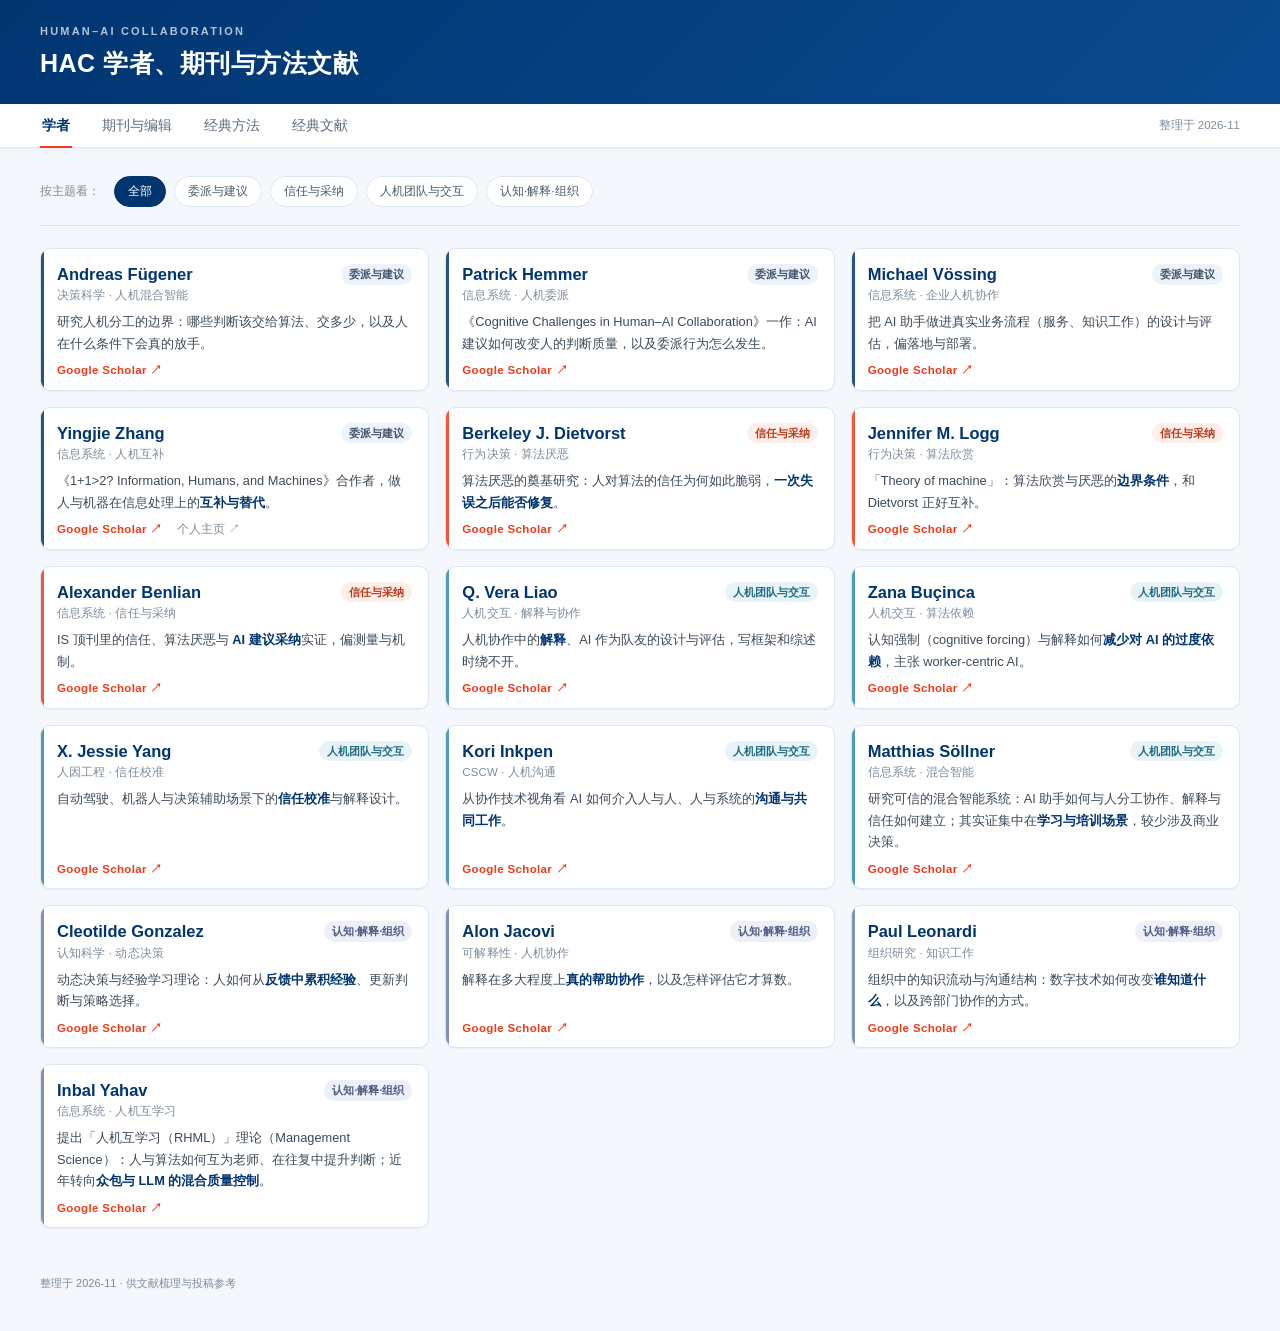
==== index.html @ db5cbaf2 "新增：经典文献模块（暂空）" ====
<!DOCTYPE html>
<html lang="zh-CN">
<head>
<meta charset="utf-8">
<title>HAC 学者、期刊与方法文献</title>
<style>
  :root{
    --navy:#003570; --navy-2:#0B4A8F; --red:#F03A17; --ink:#23323F;
    --muted:#7C8B9B; --card:#FFFFFF; --bg:#F4F7FB; --line:#DEE7F1;
  }
  *{box-sizing:border-box}
  body{margin:0;background:var(--bg);color:var(--ink);
       font-family:"Microsoft YaHei","微软雅黑",-apple-system,Segoe UI,Arial,sans-serif;}
  header{background:linear-gradient(135deg,#003570 0%,#0B4A8F 100%);color:#fff;
         padding:26px 40px 24px;}
  header .tag{font:700 11px/1 Arial;letter-spacing:.2em;opacity:.7}
  header h1{margin:10px 0 0;font-size:25px;letter-spacing:.02em}

  .tabs{display:flex;gap:28px;padding:0 40px;background:#fff;border-bottom:1px solid var(--line);
        position:sticky;top:0;z-index:30;box-shadow:0 1px 6px rgba(0,53,112,.05)}
  .tabs button{appearance:none;background:none;border:none;cursor:pointer;
        padding:13px 2px 11px;font-size:13.5px;color:#5B6B7C;font-family:inherit;
        border-bottom:2px solid transparent;margin-bottom:-1px}
  .tabs button:hover{color:var(--navy)}
  .tabs button.on{color:var(--navy);font-weight:700;border-bottom-color:var(--red)}
  .tabs .right{margin-left:auto;align-self:center;font-size:11.5px;color:var(--muted)}

  .wrap{max-width:1340px;margin:0 auto;padding:8px 40px 48px}
  .page{display:none}
  .page.on{display:block}

  /* ---------- 学者 ---------- */
  .bar{display:flex;flex-wrap:wrap;gap:8px;align-items:center;
       padding:20px 0 18px;border-bottom:1px solid var(--line);margin-bottom:22px}
  .bar .hint{font-size:11.5px;color:var(--muted);margin-right:6px}
  .pill{border:1px solid var(--line);background:#fff;color:#4A5A6A;border-radius:999px;
        padding:6px 13px;font-size:12px;cursor:pointer;transition:.15s;white-space:nowrap;
        font-family:inherit}
  .pill:hover{border-color:#B9C9DC;color:var(--navy)}
  .pill.on{background:var(--navy);border-color:var(--navy);color:#fff}
  .grid{display:grid;grid-template-columns:repeat(auto-fill,minmax(292px,1fr));gap:16px}
  .card{background:var(--card);border:1px solid var(--line);border-radius:10px;
        padding:15px 16px 13px;display:flex;flex-direction:column;
        box-shadow:0 1px 2px rgba(0,53,112,.05);transition:.16s;position:relative;overflow:hidden}
  .card:before{content:"";position:absolute;left:0;top:0;bottom:0;width:3px;background:var(--navy);
               opacity:.85;transition:.16s}
  .card[data-tag="信任与采纳"]:before{background:var(--red)}
  .card[data-tag="人机团队与交互"]:before{background:#2E8BA8}
  .card[data-tag="认知·解释·组织"]:before{background:#6B7FA8}
  .card:hover{transform:translateY(-2px);box-shadow:0 8px 22px rgba(0,53,112,.13)}
  .top{display:flex;justify-content:space-between;align-items:flex-start;gap:8px}
  .name{font-size:16.5px;font-weight:700;color:var(--navy);line-height:1.3}
  .chip{font-size:10.5px;line-height:1;padding:5px 8px;border-radius:999px;
        background:#EDF3FA;color:#41546B;white-space:nowrap;font-weight:700}
  .card[data-tag="信任与采纳"] .chip{background:#FDEEE9;color:#B9381A}
  .card[data-tag="人机团队与交互"] .chip{background:#E7F3F7;color:#1F6B82}
  .card[data-tag="认知·解释·组织"] .chip{background:#EEF0F7;color:#4C5D85}
  .field{font-size:11.5px;color:var(--muted);margin:3px 0 8px;letter-spacing:.01em}
  .why{font-size:12.8px;line-height:1.68;color:#3B4A59;flex:1}
  .why b{color:var(--navy)}
  .links{margin-top:11px;display:flex;gap:14px;align-items:center}

  /* ---------- 期刊 ---------- */
  h2.sec{font-size:15px;color:var(--navy);margin:26px 0 12px;letter-spacing:.02em}
  h2.sec small{display:block;font:400 11.5px/1.7 Arial;color:var(--muted);letter-spacing:.02em;margin-top:4px}
  .jgrid{display:grid;grid-template-columns:repeat(auto-fill,minmax(430px,1fr));gap:16px}
  .jcard{background:var(--card);border:1px solid var(--line);border-radius:10px;
         padding:15px 18px 14px;position:relative;overflow:hidden;
         box-shadow:0 1px 2px rgba(0,53,112,.05);transition:.16s}
  .jcard:hover{transform:translateY(-2px);box-shadow:0 8px 22px rgba(0,53,112,.13)}
  .jcard:before{content:"";position:absolute;left:0;top:0;bottom:0;width:3px;background:#C0392B}
  .jcard[data-tier="FT50"]:before{background:#D2573E}
  .jcard[data-tier="ABS4"]:before{background:#E39A57}
  .jcard[data-tier="ABS3"]:before{background:#5B87B8}
  .jtop{display:flex;align-items:baseline;gap:10px;flex-wrap:wrap}
  .jname{font-size:17px;font-weight:700;color:var(--navy);line-height:1.3}
  .jfull{font-size:11.5px;color:var(--muted)}
  .tier{font-size:10.5px;line-height:1;padding:5px 8px;border-radius:999px;
        background:#C0392B;color:#fff;font-weight:700;white-space:nowrap;letter-spacing:.02em}
  .jcard[data-tier="FT50"] .tier{background:#D2573E;color:#fff}
  .jcard[data-tier="ABS4"] .tier{background:#FBEBD8;color:#8A4E12}
  .jcard[data-tier="ABS3"] .tier{background:#DCEAF7;color:#1F4E79}
  .stars{margin-left:auto;font-size:12px;letter-spacing:2px;color:var(--red);white-space:nowrap}
  .stars i{color:#D7DEE7;font-style:normal}
  .jdesc{font-size:13px;line-height:1.7;color:#3B4A59;margin:8px 0 10px}
  .jlinks{display:flex;gap:16px;align-items:center;font-size:11.5px}
  .jlinks a{color:var(--red);text-decoration:none;font-weight:700;font-family:Arial,sans-serif;
            letter-spacing:.03em}
  .jlinks a:hover{text-decoration:underline}

  /* ---------- 经典方法 ---------- */
  .mcard{background:var(--card);border:1px solid var(--line);border-radius:10px;
         padding:15px 16px 13px;position:relative;overflow:hidden;
         box-shadow:0 1px 2px rgba(0,53,112,.05);transition:.16s;
         display:flex;flex-direction:column}
  .mcard:before{content:"";position:absolute;left:0;top:0;bottom:0;width:3px;
                background:#2E8BA8;opacity:.9}
  .mcard[data-kind="教材"]:before{background:#6B7FA8}
  .mcard:hover{transform:translateY(-2px);box-shadow:0 8px 22px rgba(0,53,112,.13)}
  .mtop{display:flex;justify-content:space-between;align-items:flex-start;gap:8px}
  .mname{font-size:16px;font-weight:700;color:var(--navy);line-height:1.35}
  .mchip{font-size:10.5px;line-height:1;padding:5px 8px;border-radius:999px;
         background:#E7F3F7;color:#1F6B82;white-space:nowrap;font-weight:700}
  .mcard[data-kind="教材"] .mchip{background:#EEF0F7;color:#4C5D85}
  .mfield{font-size:11.5px;color:var(--muted);margin:4px 0 8px}
  .mdesc{font-size:12.8px;line-height:1.66;color:#3B4A59;flex:1}
  .mlinks{margin-top:11px}

  /* ---------- 经典文献 ---------- */
  .empty{background:var(--card);border:1px dashed #C9D6E5;border-radius:10px;
         padding:40px 32px;text-align:center;color:var(--muted);font-size:13px;
         line-height:2;box-shadow:0 1px 2px rgba(0,53,112,.04)}
  .empty b{display:block;color:var(--navy);font-size:16px;margin-bottom:8px;
           letter-spacing:.02em}
  .empty i{display:block;font-style:normal;font-size:12px;color:#8A99A9;margin-top:12px}

  /* ---------- 编辑表 ---------- */
  table{border-collapse:collapse;width:100%;background:#fff;font-size:12.5px}
  .tblwrap{background:#fff;border:1px solid var(--line);border-radius:10px;overflow:hidden}
  th,td{text-align:left;padding:10px 12px;border-bottom:1px solid var(--line);vertical-align:top}
  th{background:#F7FAFD;color:#41546B;font-size:11.5px;font-weight:700;letter-spacing:.02em}
  tr:last-child td{border-bottom:none}
  td:first-child{font-weight:700;color:var(--navy);white-space:nowrap}
  td b{color:var(--navy)}
  td .aff{display:block;font-size:11px;color:var(--muted);font-weight:400;margin-top:2px}

  a.sch{font:700 11.5px/1 Arial;color:var(--red);text-decoration:none;letter-spacing:.03em}
  a.sch:hover{text-decoration:underline}
  a.alt{font:400 11.5px/1 Arial;color:var(--muted);text-decoration:none}
  a.alt:hover{color:var(--navy);text-decoration:underline}
  footer{max-width:1340px;margin:0 auto;padding:0 40px 40px;font-size:11px;color:var(--muted)}
</style>
</head>
<body>
<header>
  <div class="tag">HUMAN&ndash;AI COLLABORATION</div>
  <h1>HAC 学者、期刊与方法文献</h1>
</header>

<div class="tabs">
  <button class="on" data-page="scholars">学者</button>
  <button data-page="journals">期刊与编辑</button>
  <button data-page="methods">经典方法</button>
  <button data-page="refs">经典文献</button>
  <span class="right">整理于 2026-11</span>
</div>

<div class="wrap">

<!--
  ============================================================
  协作编辑说明（给要改这个文件的人看）

  【可以改的地方】
    页面一 学者        <div class="page on" id="page-scholars">
    页面二 期刊与编辑  <div class="page"    id="page-journals">
    页面三 经典方法    <div class="page"    id="page-methods">
    页面四 经典文献    <div class="page"    id="page-refs">

  【尽量不要动的地方】
    <style> ... </style>   顶部的样式区，改错会整页变形
    <script> ... </script> 末尾的切换逻辑，改错三个 tab 会点不动
    <header> 与 <div class="tabs"> 页头和 tab 按钮

  【多人协作约定】
    一人负责一个 tab（学者 / 期刊 / 经典方法），各改各的区块，
    改动的行不重叠，GitHub 能自动合并，不会冲突。
    不要两个人同时改 <style> 区。
  ============================================================
-->


<!-- ============ 页面一：学者 ============ -->
<div class="page on" id="page-scholars">
  <!-- 本区块只改 scholars 相关卡片，不要动上面的 style -->
  <div class="bar">
    <span class="hint">按主题看：</span>
    <button class="pill on" data-tag="all">全部</button>
    <button class="pill" data-tag="委派与建议">委派与建议</button>
    <button class="pill" data-tag="信任与采纳">信任与采纳</button>
    <button class="pill" data-tag="人机团队与交互">人机团队与交互</button>
    <button class="pill" data-tag="认知·解释·组织">认知·解释·组织</button>
  </div>

  <div class="grid">

    <div class="card" data-tag="委派与建议">
      <div class="top"><div class="name">Andreas Fügener</div><span class="chip">委派与建议</span></div>
      <div class="field">决策科学 · 人机混合智能</div>
      <div class="why">研究人机分工的边界：哪些判断该交给算法、交多少，以及人在什么条件下会真的放手。</div>
      <div class="links"><a class="sch" href="https://scholar.google.com/citations?user=5B4uBG8AAAAJ&hl=zh-CN" target="_blank">Google Scholar &#8599;</a></div>
    </div>

    <div class="card" data-tag="委派与建议">
      <div class="top"><div class="name">Patrick Hemmer</div><span class="chip">委派与建议</span></div>
      <div class="field">信息系统 · 人机委派</div>
      <div class="why">《Cognitive Challenges in Human&ndash;AI Collaboration》一作：AI 建议如何改变人的判断质量，以及委派行为怎么发生。</div>
      <div class="links"><a class="sch" href="https://scholar.google.com/citations?user=7gf5nyYAAAAJ&hl=zh-CN" target="_blank">Google Scholar &#8599;</a></div>
    </div>

    <div class="card" data-tag="委派与建议">
      <div class="top"><div class="name">Michael V&ouml;ssing</div><span class="chip">委派与建议</span></div>
      <div class="field">信息系统 · 企业人机协作</div>
      <div class="why">把 AI 助手做进真实业务流程（服务、知识工作）的设计与评估，偏落地与部署。</div>
      <div class="links"><a class="sch" href="https://scholar.google.com/citations?user=AgqMr_QAAAAJ&hl=zh-CN" target="_blank">Google Scholar &#8599;</a></div>
    </div>

    <div class="card" data-tag="委派与建议">
      <div class="top"><div class="name">Yingjie Zhang</div><span class="chip">委派与建议</span></div>
      <div class="field">信息系统 · 人机互补</div>
      <div class="why">《1+1&gt;2? Information, Humans, and Machines》合作者，做人与机器在信息处理上的<b>互补与替代</b>。</div>
      <div class="links">
        <a class="sch" href="https://scholar.google.com/citations?user=EtXFFnQAAAAJ&hl=zh-CN" target="_blank">Google Scholar &#8599;</a>
        <a class="alt" href="https://sites.google.com/view/yingjiezhang" target="_blank">个人主页 &#8599;</a>
      </div>
    </div>

    <div class="card" data-tag="信任与采纳">
      <div class="top"><div class="name">Berkeley J. Dietvorst</div><span class="chip">信任与采纳</span></div>
      <div class="field">行为决策 · 算法厌恶</div>
      <div class="why">算法厌恶的奠基研究：人对算法的信任为何如此脆弱，<b>一次失误之后能否修复</b>。</div>
      <div class="links"><a class="sch" href="https://scholar.google.com/citations?user=u004yBYAAAAJ&hl=zh-CN" target="_blank">Google Scholar &#8599;</a></div>
    </div>

    <div class="card" data-tag="信任与采纳">
      <div class="top"><div class="name">Jennifer M. Logg</div><span class="chip">信任与采纳</span></div>
      <div class="field">行为决策 · 算法欣赏</div>
      <div class="why">「Theory of machine」：算法欣赏与厌恶的<b>边界条件</b>，和 Dietvorst 正好互补。</div>
      <div class="links"><a class="sch" href="https://scholar.google.com/citations?user=apjXpMkAAAAJ&hl=zh-CN" target="_blank">Google Scholar &#8599;</a></div>
    </div>

    <div class="card" data-tag="信任与采纳">
      <div class="top"><div class="name">Alexander Benlian</div><span class="chip">信任与采纳</span></div>
      <div class="field">信息系统 · 信任与采纳</div>
      <div class="why">IS 顶刊里的信任、算法厌恶与 <b>AI 建议采纳</b>实证，偏测量与机制。</div>
      <div class="links"><a class="sch" href="https://scholar.google.com/citations?user=_X39PbsAAAAJ&hl=zh-CN" target="_blank">Google Scholar &#8599;</a></div>
    </div>

    <div class="card" data-tag="人机团队与交互">
      <div class="top"><div class="name">Q. Vera Liao</div><span class="chip">人机团队与交互</span></div>
      <div class="field">人机交互 · 解释与协作</div>
      <div class="why">人机协作中的<b>解释</b>、AI 作为队友的设计与评估，写框架和综述时绕不开。</div>
      <div class="links"><a class="sch" href="https://scholar.google.com/citations?user=bbe_MZEAAAAJ&hl=zh-CN" target="_blank">Google Scholar &#8599;</a></div>
    </div>

    <div class="card" data-tag="人机团队与交互">
      <div class="top"><div class="name">Zana Bu&#231;inca</div><span class="chip">人机团队与交互</span></div>
      <div class="field">人机交互 · 算法依赖</div>
      <div class="why">认知强制（cognitive forcing）与解释如何<b>减少对 AI 的过度依赖</b>，主张 worker-centric AI。</div>
      <div class="links"><a class="sch" href="https://scholar.google.com/citations?user=Q_RQYDgAAAAJ&hl=zh-CN" target="_blank">Google Scholar &#8599;</a></div>
    </div>

    <div class="card" data-tag="人机团队与交互">
      <div class="top"><div class="name">X. Jessie Yang</div><span class="chip">人机团队与交互</span></div>
      <div class="field">人因工程 · 信任校准</div>
      <div class="why">自动驾驶、机器人与决策辅助场景下的<b>信任校准</b>与解释设计。</div>
      <div class="links"><a class="sch" href="https://scholar.google.com/citations?user=_JCq7nIAAAAJ&hl=zh-CN" target="_blank">Google Scholar &#8599;</a></div>
    </div>

    <div class="card" data-tag="人机团队与交互">
      <div class="top"><div class="name">Kori Inkpen</div><span class="chip">人机团队与交互</span></div>
      <div class="field">CSCW · 人机沟通</div>
      <div class="why">从协作技术视角看 AI 如何介入人与人、人与系统的<b>沟通与共同工作</b>。</div>
      <div class="links"><a class="sch" href="https://scholar.google.com/citations?user=9aA5QTUAAAAJ&hl=zh-CN" target="_blank">Google Scholar &#8599;</a></div>
    </div>

    <div class="card" data-tag="人机团队与交互">
      <div class="top"><div class="name">Matthias S&ouml;llner</div><span class="chip">人机团队与交互</span></div>
      <div class="field">信息系统 · 混合智能</div>
      <div class="why">研究可信的混合智能系统：AI 助手如何与人分工协作、解释与信任如何建立；其实证集中在<b>学习与培训场景</b>，较少涉及商业决策。</div>
      <div class="links"><a class="sch" href="https://scholar.google.com/citations?user=9gD2bNwAAAAJ&hl=zh-CN" target="_blank">Google Scholar &#8599;</a></div>
    </div>

    <div class="card" data-tag="认知·解释·组织">
      <div class="top"><div class="name">Cleotilde Gonzalez</div><span class="chip">认知·解释·组织</span></div>
      <div class="field">认知科学 · 动态决策</div>
      <div class="why">动态决策与经验学习理论：人如何从<b>反馈中累积经验</b>、更新判断与策略选择。</div>
      <div class="links"><a class="sch" href="https://scholar.google.com/citations?user=KgU6Vg8AAAAJ&hl=zh-CN" target="_blank">Google Scholar &#8599;</a></div>
    </div>

    <div class="card" data-tag="认知·解释·组织">
      <div class="top"><div class="name">Alon Jacovi</div><span class="chip">认知·解释·组织</span></div>
      <div class="field">可解释性 · 人机协作</div>
      <div class="why">解释在多大程度上<b>真的帮助协作</b>，以及怎样评估它才算数。</div>
      <div class="links"><a class="sch" href="https://scholar.google.com/citations?user=cX9TtloAAAAJ&hl=zh-CN" target="_blank">Google Scholar &#8599;</a></div>
    </div>

    <div class="card" data-tag="认知·解释·组织">
      <div class="top"><div class="name">Paul Leonardi</div><span class="chip">认知·解释·组织</span></div>
      <div class="field">组织研究 · 知识工作</div>
      <div class="why">组织中的知识流动与沟通结构：数字技术如何改变<b>谁知道什么</b>，以及跨部门协作的方式。</div>
      <div class="links"><a class="sch" href="https://scholar.google.com/citations?user=7GfnCOcAAAAJ&hl=zh-CN" target="_blank">Google Scholar &#8599;</a></div>
    </div>

    <div class="card" data-tag="认知·解释·组织">
      <div class="top"><div class="name">Inbal Yahav</div><span class="chip">认知·解释·组织</span></div>
      <div class="field">信息系统 · 人机互学习</div>
      <div class="why">提出「人机互学习（RHML）」理论（Management Science）：人与算法如何互为老师、在往复中提升判断；近年转向<b>众包与 LLM 的混合质量控制</b>。</div>
      <div class="links"><a class="sch" href="https://scholar.google.com/citations?user=avjLJ58AAAAJ&hl=zh-CN" target="_blank">Google Scholar &#8599;</a></div>
    </div>

  </div>
</div>

<!-- ============ 页面二：期刊与编辑 ============ -->
<div class="page" id="page-journals">

  <!-- 本区块只改期刊卡片与编辑表，不要动上面的 style -->
  <h2 class="sec">目标期刊</h2>
  <div class="jgrid">

    <div class="jcard" data-tier="UTD24">
      <div class="jtop"><span class="jname">MISQ</span><span class="tier">UTD24 &middot; FT50</span></div>
      <div class="jfull">Management Information Systems Quarterly</div>
      <div class="jdesc">IS 顶级理论与实证，重理论贡献与新概念；委派/协同框架（Appraisal&ndash;Distribution&ndash;Coordination）就发在这里。</div>
      <div class="jlinks"><a href="https://misq.umn.edu/" target="_blank">官网 &#8599;</a></div>
    </div>

    <div class="jcard" data-tier="UTD24">
      <div class="jtop"><span class="jname">ISR</span><span class="tier">UTD24 &middot; FT50</span></div>
      <div class="jfull">Information Systems Research</div>
      <div class="jdesc">IS 定量实证、分析建模与设计科学；人机协作实证的主战场之一。</div>
      <div class="jlinks"><a href="https://pubsonline.informs.org/journal/isre" target="_blank">官网 &#8599;</a></div>
    </div>

    <div class="jcard" data-tier="UTD24">
      <div class="jtop"><span class="jname">MS</span><span class="tier">UTD24 &middot; FT50</span></div>
      <div class="jfull">Management Science</div>
      <div class="jdesc">管理科学全领域；IS 方向收算法决策、平台与 AI 经济，行为实验类 HAC 研究常见。</div>
      <div class="jlinks"><a href="https://pubsonline.informs.org/journal/mnsc" target="_blank">官网 &#8599;</a></div>
    </div>

    <div class="jcard" data-tier="UTD24">
      <div class="jtop"><span class="jname">AMR</span><span class="tier">UTD24 &middot; FT50</span></div>
      <div class="jfull">Academy of Management Review</div>
      <div class="jdesc">纯理论刊物，以概念、框架与理论建构为主。</div>
      <div class="jlinks"><a href="https://journals.aom.org/journal/amr" target="_blank">官网 &#8599;</a></div>
    </div>

    <div class="jcard" data-tier="FT50">
      <div class="jtop"><span class="jname">JMIS</span><span class="tier">FT50</span></div>
      <div class="jfull">Journal of Management Information Systems</div>
      <div class="jdesc">IS 的应用与管理问题，偏落地与组织情境。</div>
      <div class="jlinks"><a href="https://www.jmis-web.org/" target="_blank">官网 &#8599;</a></div>
    </div>

    <div class="jcard" data-tier="FT50">
      <div class="jtop"><span class="jname">JMS</span><span class="tier">FT50</span></div>
      <div class="jfull">Journal of Management Studies</div>
      <div class="jdesc">管理与组织研究，收 AI 与工作 / 组织专题；适合组织视角的 HAC。</div>
      <div class="jlinks"><a href="https://onlinelibrary.wiley.com/journal/14676486" target="_blank">官网 &#8599;</a></div>
    </div>

    <div class="jcard" data-tier="ABS4">
      <div class="jtop"><span class="jname">EJIS</span><span class="tier">ABS4</span></div>
      <div class="jfull">European Journal of Information Systems</div>
      <div class="jdesc">欧洲 IS 社区，偏社会技术与设计科学。</div>
      <div class="jlinks"><a href="https://www.tandfonline.com/journals/tjis20" target="_blank">官网 &#8599;</a></div>
    </div>

    <div class="jcard" data-tier="ABS4">
      <div class="jtop"><span class="jname">Risk Analysis</span><span class="tier">ABS4</span></div>
      <div class="jfull">Society for Risk Analysis</div>
      <div class="jdesc">风险分析、风险沟通与决策；算法风险与信任的交叉口。</div>
      <div class="jlinks"><a href="https://onlinelibrary.wiley.com/journal/15396924" target="_blank">官网 &#8599;</a></div>
    </div>

    <div class="jcard" data-tier="ABS3">
      <div class="jtop"><span class="jname">Decision Sciences</span><span class="tier">ABS3</span></div>
      <div class="jfull">Decision Sciences Institute</div>
      <div class="jdesc">决策科学、运营与 IS 的交叉，偏方法与模型；近年征 agentic AI 与人机协作专刊。</div>
      <div class="jlinks"><a href="https://onlinelibrary.wiley.com/journal/15405915" target="_blank">官网 &#8599;</a></div>
    </div>

    <div class="jcard" data-tier="ABS3">
      <div class="jtop"><span class="jname">DSS</span><span class="tier">ABS3</span></div>
      <div class="jfull">Decision Support Systems</div>
      <div class="jdesc">决策支持系统与技术实现；AI 建议 / 决策支持的天然主场。</div>
      <div class="jlinks"><a href="https://www.sciencedirect.com/journal/decision-support-systems" target="_blank">官网 &#8599;</a></div>
    </div>

  </div>

  <h2 class="sec">各刊人机协同方向编辑名录</h2>
  <div class="tblwrap">
    <table>
      <thead>
        <tr><th style="width:10%">期刊</th><th style="width:26%">编辑</th><th style="width:20%">角色</th><th style="width:34%">方向</th><th>Scholar</th></tr>
      </thead>
      <tbody>
        <tr>
          <td rowspan="2" title="MIS Quarterly">MISQ</td>
          <td><b>Maytal Saar-Tsechansky</b><span class="aff">UT Austin</span></td>
          <td>Senior Editor</td>
          <td>machine learning; AI advice; <b>human-AI teams</b></td>
          <td><a class="sch" href="https://scholar.google.com/citations?user=SUAbOcgAAAAJ&hl=zh-CN" target="_blank">Scholar &#8599;</a></td>
        </tr>
        <tr>
          <td><b>Yingjie Zhang</b><span class="aff">Peking University</span></td>
          <td>Associate Editor</td>
          <td><b>human-AI interaction</b>; economic impacts of new technologies</td>
          <td><a class="sch" href="https://scholar.google.com/citations?user=EtXFFnQAAAAJ&hl=zh-CN" target="_blank">Scholar &#8599;</a></td>
        </tr>

        <tr>
          <td rowspan="4" title="Information Systems Research">ISR</td>
          <td><b>Ting Li</b><span class="aff">Erasmus University</span></td>
          <td>Associate Editor</td>
          <td><b>human-AI collaboration</b>; AI and human judgement; platform economics</td>
          <td><a class="sch" href="https://scholar.google.com/citations?user=ArG3_4wAAAAJ&hl=zh-CN" target="_blank">Scholar &#8599;</a></td>
        </tr>
        <tr>
          <td><b>Kevin Bauer</b><span class="aff">Goethe University Frankfurt</span></td>
          <td>Editorial Review Board</td>
          <td><b>explainable AI and metacognition</b>; GenAI disclosure and creative collaboration</td>
          <td><a class="sch" href="https://scholar.google.com/citations?user=Em0htmUAAAAJ&hl=zh-CN" target="_blank">Scholar &#8599;</a></td>
        </tr>
        <tr>
          <td><b>Marta Stelmaszak</b><span class="aff">University of Massachusetts Amherst</span></td>
          <td>Editorial Review Board</td>
          <td><b>algorithmic delegation</b>; algorithmic management; qualitative methods</td>
          <td><a class="sch" href="https://scholar.google.com/citations?user=At0X3c0AAAAJ&hl=zh-CN" target="_blank">Scholar &#8599;</a></td>
        </tr>
        <tr>
          <td><b>Ekaterina Jussupow</b><span class="aff">Technical University of Darmstadt</span></td>
          <td>Editorial Review Board</td>
          <td><b>AI teammates</b>; explainable AI; GenAI and human decision quality</td>
          <td><a class="sch" href="https://scholar.google.com/citations?user=R-mYLLIAAAAJ&hl=zh-CN" target="_blank">Scholar &#8599;</a></td>
        </tr>


        <tr>
          <td title="Management Science">MS</td>
          <td><b>Param Vir Singh</b><span class="aff">Carnegie Mellon University</span></td>
          <td>Associate Editor &middot; IS</td>
          <td><b>human-AI learning</b>; algorithmic decision-making; generative AI and IS research</td>
          <td><a class="sch" href="https://scholar.google.com/citations?user=Qk3bTAYAAAAJ&hl=zh-CN" target="_blank">Scholar &#8599;</a></td>
        </tr>

        <tr>
          <td rowspan="2" title="Academy of Management Review">AMR</td>
          <td><b>Sebastian Raisch</b><span class="aff">University of Geneva</span></td>
          <td>Editorial Review Board</td>
          <td><b>hybrid human-AI problem-solving</b>; automation&ndash;augmentation paradox</td>
          <td><a class="sch" href="https://scholar.google.com/scholar?q=%22Sebastian+Raisch%22&hl=zh-CN" target="_blank">Scholar &#8599;</a></td>
        </tr>
        <tr>
          <td><b>Gudela Grote</b><span class="aff">ETH Z&uuml;rich</span></td>
          <td>Editorial Review Board</td>
          <td><b>human&ndash;AI teamwork</b>; work design; organizational psychology</td>
          <td><a class="sch" href="https://scholar.google.com/citations?user=3Xg0rEwAAAAJ&hl=zh-CN" target="_blank">Scholar &#8599;</a></td>
        </tr>

        <tr>
          <td rowspan="3" title="Journal of Management Information Systems">JMIS</td>
          <td><b>Oliver Hinz</b><span class="aff">Goethe University Frankfurt</span></td>
          <td>Board of Editors</td>
          <td><b>human-AI collaboration</b>; explainable AI and metacognition; generative AI disclosure</td>
          <td><a class="sch" href="https://scholar.google.com/citations?user=5HYKgr4AAAAJ&hl=zh-CN" target="_blank">Scholar &#8599;</a></td>
        </tr>
        <tr>
          <td><b>Yuqing Ren</b><span class="aff">University of Minnesota</span></td>
          <td>Board of Editors</td>
          <td><b>human-AI collaboration modes</b>; AI-augmented team decisions; collective intelligence</td>
          <td><a class="sch" href="https://scholar.google.com/citations?user=pO-wy6QAAAAJ&hl=zh-CN" target="_blank">Scholar &#8599;</a></td>
        </tr>
        <tr>
          <td><b>Jan Marco Leimeister</b><span class="aff">University of St. Gallen</span></td>
          <td>Editor</td>
          <td><b>hybrid intelligence</b>; agentic AI; human&ndash;AI interaction design; GenAI-enabled delegation</td>
          <td><a class="sch" href="https://scholar.google.com/citations?user=1mnRxdEAAAAJ&hl=zh-CN" target="_blank">Scholar &#8599;</a></td>
        </tr>

        <tr>
          <td>JMS</td>
          <td><b>James Faulconbridge</b><span class="aff">Lancaster University</span></td>
          <td>Editorial Review Board</td>
          <td>AI and professional work; <b>automation&ndash;augmentation</b>; boundary work</td>
          <td><a class="sch" href="https://scholar.google.com/citations?user=mpowQZoAAAAJ&hl=zh-CN" target="_blank">Scholar &#8599;</a></td>
        </tr>

        <tr>
          <td rowspan="3" title="European Journal of Information Systems">EJIS</td>
          <td><b>Sirkka Jarvenpaa</b><span class="aff">UT Austin</span></td>
          <td>Senior Editor (2024 archive)</td>
          <td><b>human&ndash;generative AI collaboration</b>; algorithmic decision making; trust in AI</td>
          <td><a class="sch" href="https://scholar.google.com/citations?user=0tjBRy8AAAAJ&hl=zh-CN" target="_blank">Scholar &#8599;</a></td>
        </tr>
        <tr>
          <td><b>Alexander Benlian</b><span class="aff">TU Darmstadt</span></td>
          <td>Senior Editor (2024 archive)</td>
          <td><b>human-AI collaboration</b>; algorithmic management; generative AI at work</td>
          <td><a class="sch" href="https://scholar.google.com/citations?user=_X39PbsAAAAJ&hl=zh-CN" target="_blank">Scholar &#8599;</a></td>
        </tr>
        <tr>
          <td><b>Matthias S&ouml;llner</b><span class="aff">University of Kassel</span></td>
          <td>Senior Editor (2025&ndash;)</td>
          <td><b>trust in AI</b>; hybrid intelligence; human&ndash;AI collaboration</td>
          <td><a class="sch" href="https://scholar.google.com/citations?user=9gD2bNwAAAAJ&hl=zh-CN" target="_blank">Scholar &#8599;</a></td>
        </tr>

        <tr>
          <td title="Decision Sciences">DS</td>
          <td><b>Inbal Yahav</b><span class="aff">Tel Aviv University</span></td>
          <td>Editorial Review Board</td>
          <td><b>human&ndash;machine reciprocal learning</b>; human&ndash;AI collaboration theory; crowd and LLM quality control</td>
          <td><a class="sch" href="https://scholar.google.com/citations?user=avjLJ58AAAAJ&hl=zh-CN" target="_blank">Scholar &#8599;</a></td>
        </tr>

        <tr>
          <td title="Decision Support Systems">DSS</td>
          <td><b>One-Ki Daniel Lee</b><span class="aff">Virginia Commonwealth University</span></td>
          <td>Associate Editor</td>
          <td><b>human&ndash;AI interaction</b>; XAI; AI affordances; delegation in human&ndash;agentic AI</td>
          <td><a class="sch" href="https://scholar.google.com/citations?user=_XdBpsQAAAAJ&hl=zh-CN" target="_blank">Scholar &#8599;</a></td>
        </tr>
        <tr>
          <td title="Risk Analysis">RA</td>
          <td><b>Emanuele Borgonovo</b><span class="aff">Bocconi University</span></td>
          <td>Area Editor &middot; Decision &amp; Management Science</td>
          <td><b>AI for risk analysis and risks of AI</b>; explainable AI; decision analysis</td>
          <td><a class="sch" href="https://scholar.google.com/citations?user=S210UlUAAAAJ&hl=zh-CN" target="_blank">Scholar &#8599;</a></td>
        </tr>

      </tbody>
    </table>
  </div>

</div>

<!-- ============ 页面三：经典方法 ============ -->
<div class="page" id="page-methods">

  <h2 class="sec">经典方法<small>建议顺序：先因果推理，再强化学习的数学原理，最后深度强化学习</small></h2>

  <!--
    加新卡片的做法：复制下面「卡片模板」整段，粘贴到 <div class="grid"> 与它对应的 </div> 之间，
    改三处即可：mname（名称）、mfield（学科与作者）、mdesc（40 字以内介绍）、href（链接）。
    类型：课程用 data-kind="课程"（青色条），教材/讲义用 data-kind="教材"（灰蓝条）。

    卡片模板 开始
    <div class="mcard" data-kind="教材">
      <div class="mtop"><div class="mname">这里写名称</div><span class="mchip">教材</span></div>
      <div class="mfield">这里写学科 · 作者</div>
      <div class="mdesc">四十字以内的简短介绍，说清它是干什么的。</div>
      <div class="mlinks"><a class="sch" href="pdf/文件名.pdf" target="_blank">PDF &#8599;</a></div>
    </div>
    卡片模板 结束
  -->

  <div class="grid">

    <div class="mcard" data-kind="课程">
      <div class="mtop"><div class="mname">《因果推理导论》课程（2020）</div><span class="mchip">课程</span></div>
      <div class="mfield">因果推断 · Brady Neal</div>
      <div class="mdesc">从关联讲到干预，因果图与 do 演算讲得清楚，入门优先。</div>
      <div class="mlinks"><a class="sch" href="https://www.bilibili.com/video/BV1nZ4y1K78i/?spm_id_from=333.1387.favlist.content.click&amp;vd_source=dd8c34b43525ca3ec55f92cdd321e6c4" target="_blank">B 站视频 &#8599;</a></div>
    </div>

    <div class="mcard" data-kind="课程">
      <div class="mtop"><div class="mname">强化学习的数学原理</div><span class="mchip">课程</span></div>
      <div class="mfield">强化学习 · 课程</div>
      <div class="mdesc">从贝尔曼方程推起，把 MDP、值迭代与策略梯度的推导补齐。</div>
      <div class="mlinks"><a class="sch" href="https://www.bilibili.com/video/BV1sd4y167NS/?spm_id_from=333.1387.favlist.content.click" target="_blank">B 站视频 &#8599;</a></div>
    </div>

    <div class="mcard" data-kind="课程">
      <div class="mtop"><div class="mname">深度强化学习（伯克利）</div><span class="mchip">课程</span></div>
      <div class="mfield">深度强化学习 · 课程</div>
      <div class="mdesc">伯克利的深度强化学习课，接上一门看，从理论走向实现。</div>
      <div class="mlinks"><a class="sch" href="https://www.bilibili.com/video/BV1jpK86hE52/?spm_id_from=333.788.videopod.episodes&amp;vd_source=dd8c34b43525ca3ec55f92cdd321e6c4&amp;p=6" target="_blank">B 站视频 &#8599;</a></div>
    </div>

  </div>

</div>

<!-- ============ 页面四：经典文献 ============ -->
<div class="page" id="page-refs">

  <h2 class="sec">经典文献<small>按「作者 · 年份 · 主题」整理原文与精读笔记，逐条补充</small></h2>

  <div class="empty">
    <b>内容整理中</b>
    这个模块暂时留空，后续逐条加入：每条一句摘要，配原文或 PDF 链接。
    <i>要加内容时，可参照「经典方法」页的卡片结构改写</i>
  </div>

</div>

</div>

<footer>整理于 2026-11 &middot; 供文献梳理与投稿参考</footer>

<script>
  var tabs = document.querySelectorAll('.tabs button');
  var pages = { scholars: document.getElementById('page-scholars'),
                journals: document.getElementById('page-journals'),
                methods: document.getElementById('page-methods'),
                refs: document.getElementById('page-refs') };

  function show(name, push) {
    Object.keys(pages).forEach(function (k) {
      pages[k].classList.toggle('on', k === name);
    });
    tabs.forEach(function (b) { b.classList.toggle('on', b.dataset.page === name); });
    if (push) { history.replaceState(null, '', '#' + name); }
    window.scrollTo(0, 0);
  }

  tabs.forEach(function (b) {
    b.addEventListener('click', function () { show(b.dataset.page, true); });
  });

  var hash = (location.hash || '').replace('#', '');
  if (pages[hash]) { show(hash, false); }

  var pills = document.querySelectorAll('.pill');
  var cards = document.querySelectorAll('#page-scholars .card');
  pills.forEach(function (p) {
    p.addEventListener('click', function () {
      pills.forEach(function (x) { x.classList.remove('on'); });
      p.classList.add('on');
      var t = p.dataset.tag;
      cards.forEach(function (c) {
        c.style.display = (t === 'all' || c.dataset.tag === t) ? '' : 'none';
      });
    });
  });
</script>
</body>
</html>
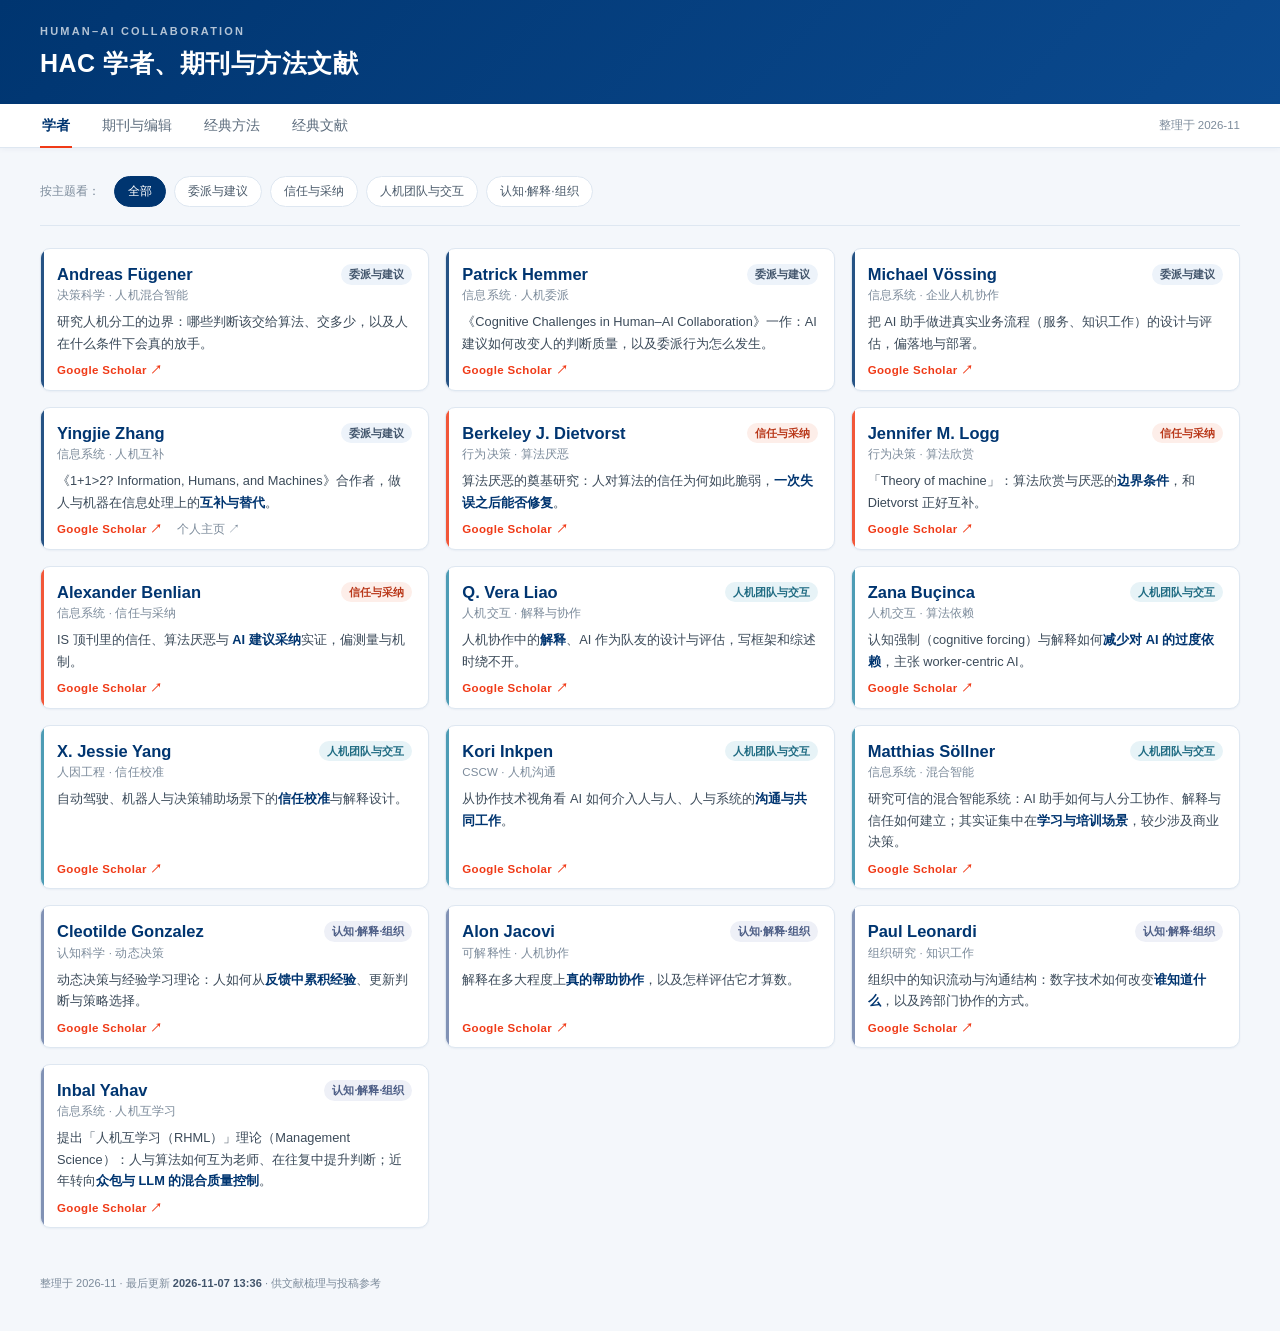
==== commit 185f0d6f: "Update index.html" ====
--- a/index.html
+++ b/index.html
@@ -129,6 +129,7 @@
   a.alt{font:400 11.5px/1 Arial;color:var(--muted);text-decoration:none}
   a.alt:hover{color:var(--navy);text-decoration:underline}
   footer{max-width:1340px;margin:0 auto;padding:0 40px 40px;font-size:11px;color:var(--muted)}
+  footer b{color:#41546B;font-weight:700;letter-spacing:.01em}
 </style>
 </head>
 <body>
@@ -590,7 +591,8 @@
 
 </div>
 
-<footer>整理于 2026-11 &middot; 供文献梳理与投稿参考</footer>
+<!-- 【每次更新后请改这一行的时间戳】 -->
+<footer>整理于 2026-11 &middot; 最后更新 <b id="stamp">2026-11-07 13:36</b> &middot; 供文献梳理与投稿参考</footer>
 
 <script>
   var tabs = document.querySelectorAll('.tabs button');
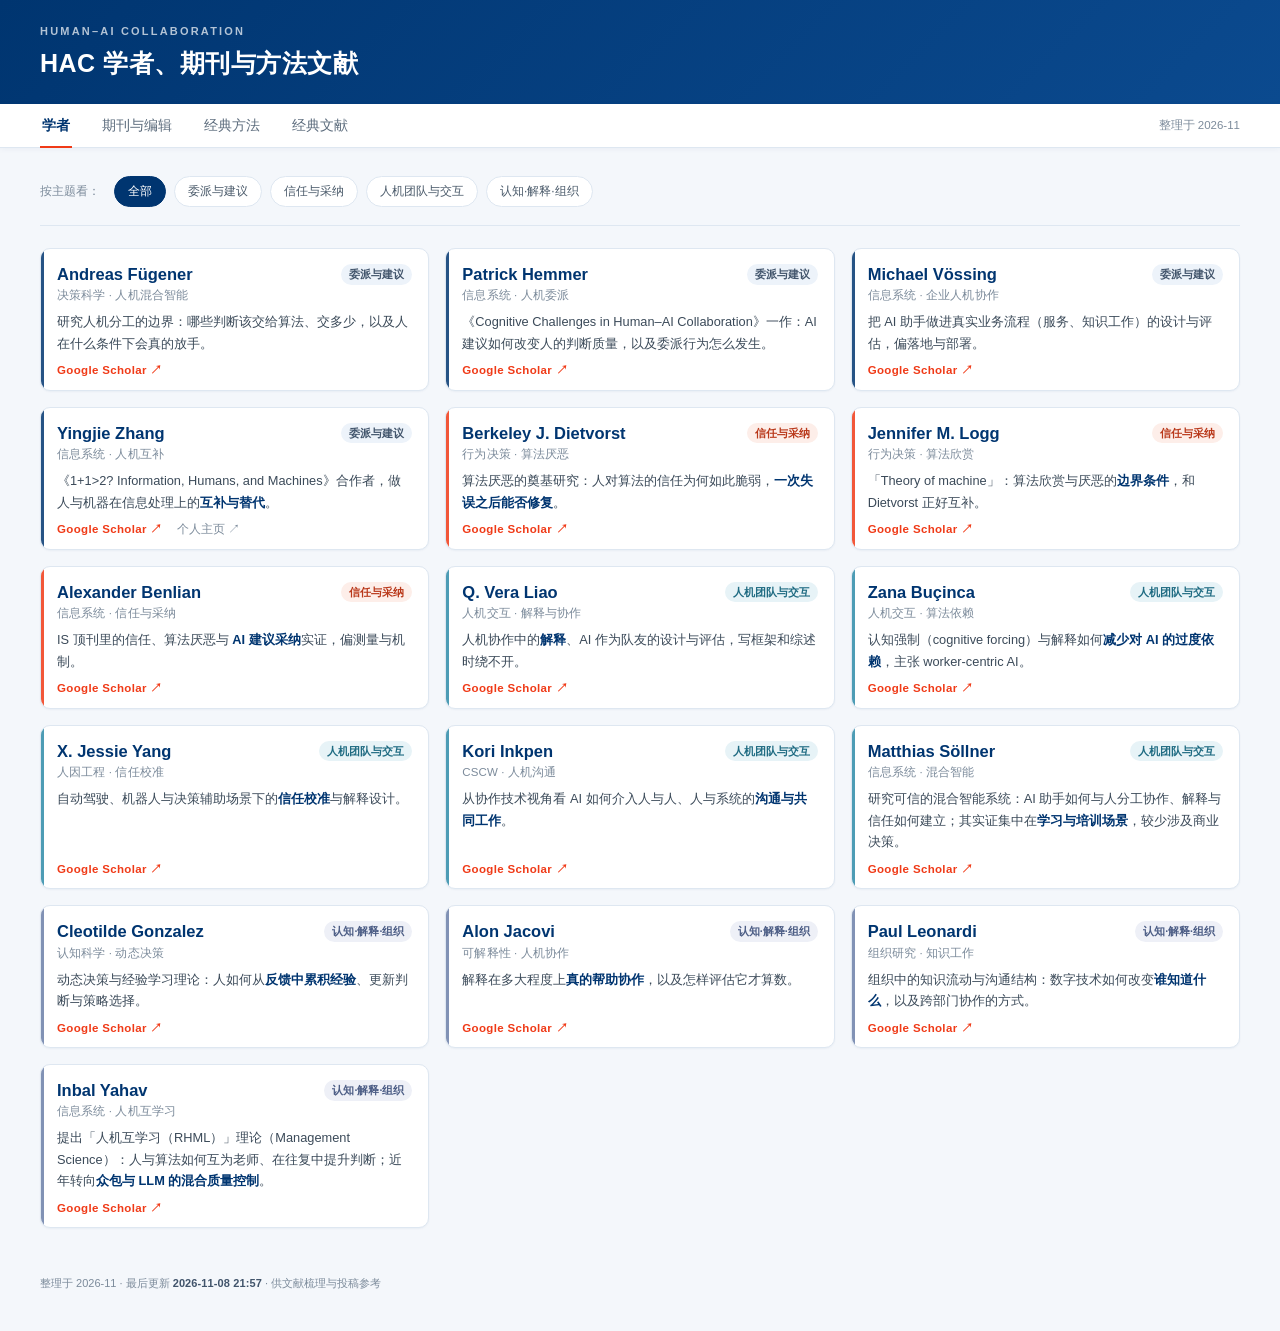
==== commit 80f161f7: "经典方法：PDF 移入配套资料，新增伯克利课程目录页" ====
--- a/index.html
+++ b/index.html
@@ -3,134 +3,7 @@
 <head>
 <meta charset="utf-8">
 <title>HAC 学者、期刊与方法文献</title>
-<style>
-  :root{
-    --navy:#003570; --navy-2:#0B4A8F; --red:#F03A17; --ink:#23323F;
-    --muted:#7C8B9B; --card:#FFFFFF; --bg:#F4F7FB; --line:#DEE7F1;
-  }
-  *{box-sizing:border-box}
-  body{margin:0;background:var(--bg);color:var(--ink);
-       font-family:"Microsoft YaHei","微软雅黑",-apple-system,Segoe UI,Arial,sans-serif;}
-  header{background:linear-gradient(135deg,#003570 0%,#0B4A8F 100%);color:#fff;
-         padding:26px 40px 24px;}
-  header .tag{font:700 11px/1 Arial;letter-spacing:.2em;opacity:.7}
-  header h1{margin:10px 0 0;font-size:25px;letter-spacing:.02em}
-
-  .tabs{display:flex;gap:28px;padding:0 40px;background:#fff;border-bottom:1px solid var(--line);
-        position:sticky;top:0;z-index:30;box-shadow:0 1px 6px rgba(0,53,112,.05)}
-  .tabs button{appearance:none;background:none;border:none;cursor:pointer;
-        padding:13px 2px 11px;font-size:13.5px;color:#5B6B7C;font-family:inherit;
-        border-bottom:2px solid transparent;margin-bottom:-1px}
-  .tabs button:hover{color:var(--navy)}
-  .tabs button.on{color:var(--navy);font-weight:700;border-bottom-color:var(--red)}
-  .tabs .right{margin-left:auto;align-self:center;font-size:11.5px;color:var(--muted)}
-
-  .wrap{max-width:1340px;margin:0 auto;padding:8px 40px 48px}
-  .page{display:none}
-  .page.on{display:block}
-
-  /* ---------- 学者 ---------- */
-  .bar{display:flex;flex-wrap:wrap;gap:8px;align-items:center;
-       padding:20px 0 18px;border-bottom:1px solid var(--line);margin-bottom:22px}
-  .bar .hint{font-size:11.5px;color:var(--muted);margin-right:6px}
-  .pill{border:1px solid var(--line);background:#fff;color:#4A5A6A;border-radius:999px;
-        padding:6px 13px;font-size:12px;cursor:pointer;transition:.15s;white-space:nowrap;
-        font-family:inherit}
-  .pill:hover{border-color:#B9C9DC;color:var(--navy)}
-  .pill.on{background:var(--navy);border-color:var(--navy);color:#fff}
-  .grid{display:grid;grid-template-columns:repeat(auto-fill,minmax(292px,1fr));gap:16px}
-  .card{background:var(--card);border:1px solid var(--line);border-radius:10px;
-        padding:15px 16px 13px;display:flex;flex-direction:column;
-        box-shadow:0 1px 2px rgba(0,53,112,.05);transition:.16s;position:relative;overflow:hidden}
-  .card:before{content:"";position:absolute;left:0;top:0;bottom:0;width:3px;background:var(--navy);
-               opacity:.85;transition:.16s}
-  .card[data-tag="信任与采纳"]:before{background:var(--red)}
-  .card[data-tag="人机团队与交互"]:before{background:#2E8BA8}
-  .card[data-tag="认知·解释·组织"]:before{background:#6B7FA8}
-  .card:hover{transform:translateY(-2px);box-shadow:0 8px 22px rgba(0,53,112,.13)}
-  .top{display:flex;justify-content:space-between;align-items:flex-start;gap:8px}
-  .name{font-size:16.5px;font-weight:700;color:var(--navy);line-height:1.3}
-  .chip{font-size:10.5px;line-height:1;padding:5px 8px;border-radius:999px;
-        background:#EDF3FA;color:#41546B;white-space:nowrap;font-weight:700}
-  .card[data-tag="信任与采纳"] .chip{background:#FDEEE9;color:#B9381A}
-  .card[data-tag="人机团队与交互"] .chip{background:#E7F3F7;color:#1F6B82}
-  .card[data-tag="认知·解释·组织"] .chip{background:#EEF0F7;color:#4C5D85}
-  .field{font-size:11.5px;color:var(--muted);margin:3px 0 8px;letter-spacing:.01em}
-  .why{font-size:12.8px;line-height:1.68;color:#3B4A59;flex:1}
-  .why b{color:var(--navy)}
-  .links{margin-top:11px;display:flex;gap:14px;align-items:center}
-
-  /* ---------- 期刊 ---------- */
-  h2.sec{font-size:15px;color:var(--navy);margin:26px 0 12px;letter-spacing:.02em}
-  h2.sec small{display:block;font:400 11.5px/1.7 Arial;color:var(--muted);letter-spacing:.02em;margin-top:4px}
-  .jgrid{display:grid;grid-template-columns:repeat(auto-fill,minmax(430px,1fr));gap:16px}
-  .jcard{background:var(--card);border:1px solid var(--line);border-radius:10px;
-         padding:15px 18px 14px;position:relative;overflow:hidden;
-         box-shadow:0 1px 2px rgba(0,53,112,.05);transition:.16s}
-  .jcard:hover{transform:translateY(-2px);box-shadow:0 8px 22px rgba(0,53,112,.13)}
-  .jcard:before{content:"";position:absolute;left:0;top:0;bottom:0;width:3px;background:#C0392B}
-  .jcard[data-tier="FT50"]:before{background:#D2573E}
-  .jcard[data-tier="ABS4"]:before{background:#E39A57}
-  .jcard[data-tier="ABS3"]:before{background:#5B87B8}
-  .jtop{display:flex;align-items:baseline;gap:10px;flex-wrap:wrap}
-  .jname{font-size:17px;font-weight:700;color:var(--navy);line-height:1.3}
-  .jfull{font-size:11.5px;color:var(--muted)}
-  .tier{font-size:10.5px;line-height:1;padding:5px 8px;border-radius:999px;
-        background:#C0392B;color:#fff;font-weight:700;white-space:nowrap;letter-spacing:.02em}
-  .jcard[data-tier="FT50"] .tier{background:#D2573E;color:#fff}
-  .jcard[data-tier="ABS4"] .tier{background:#FBEBD8;color:#8A4E12}
-  .jcard[data-tier="ABS3"] .tier{background:#DCEAF7;color:#1F4E79}
-  .stars{margin-left:auto;font-size:12px;letter-spacing:2px;color:var(--red);white-space:nowrap}
-  .stars i{color:#D7DEE7;font-style:normal}
-  .jdesc{font-size:13px;line-height:1.7;color:#3B4A59;margin:8px 0 10px}
-  .jlinks{display:flex;gap:16px;align-items:center;font-size:11.5px}
-  .jlinks a{color:var(--red);text-decoration:none;font-weight:700;font-family:Arial,sans-serif;
-            letter-spacing:.03em}
-  .jlinks a:hover{text-decoration:underline}
-
-  /* ---------- 经典方法 ---------- */
-  .mcard{background:var(--card);border:1px solid var(--line);border-radius:10px;
-         padding:15px 16px 13px;position:relative;overflow:hidden;
-         box-shadow:0 1px 2px rgba(0,53,112,.05);transition:.16s;
-         display:flex;flex-direction:column}
-  .mcard:before{content:"";position:absolute;left:0;top:0;bottom:0;width:3px;
-                background:#2E8BA8;opacity:.9}
-  .mcard[data-kind="教材"]:before{background:#6B7FA8}
-  .mcard:hover{transform:translateY(-2px);box-shadow:0 8px 22px rgba(0,53,112,.13)}
-  .mtop{display:flex;justify-content:space-between;align-items:flex-start;gap:8px}
-  .mname{font-size:16px;font-weight:700;color:var(--navy);line-height:1.35}
-  .mchip{font-size:10.5px;line-height:1;padding:5px 8px;border-radius:999px;
-         background:#E7F3F7;color:#1F6B82;white-space:nowrap;font-weight:700}
-  .mcard[data-kind="教材"] .mchip{background:#EEF0F7;color:#4C5D85}
-  .mfield{font-size:11.5px;color:var(--muted);margin:4px 0 8px}
-  .mdesc{font-size:12.8px;line-height:1.66;color:#3B4A59;flex:1}
-  .mlinks{margin-top:11px}
-
-  /* ---------- 经典文献 ---------- */
-  .empty{background:var(--card);border:1px dashed #C9D6E5;border-radius:10px;
-         padding:40px 32px;text-align:center;color:var(--muted);font-size:13px;
-         line-height:2;box-shadow:0 1px 2px rgba(0,53,112,.04)}
-  .empty b{display:block;color:var(--navy);font-size:16px;margin-bottom:8px;
-           letter-spacing:.02em}
-  .empty i{display:block;font-style:normal;font-size:12px;color:#8A99A9;margin-top:12px}
-
-  /* ---------- 编辑表 ---------- */
-  table{border-collapse:collapse;width:100%;background:#fff;font-size:12.5px}
-  .tblwrap{background:#fff;border:1px solid var(--line);border-radius:10px;overflow:hidden}
-  th,td{text-align:left;padding:10px 12px;border-bottom:1px solid var(--line);vertical-align:top}
-  th{background:#F7FAFD;color:#41546B;font-size:11.5px;font-weight:700;letter-spacing:.02em}
-  tr:last-child td{border-bottom:none}
-  td:first-child{font-weight:700;color:var(--navy);white-space:nowrap}
-  td b{color:var(--navy)}
-  td .aff{display:block;font-size:11px;color:var(--muted);font-weight:400;margin-top:2px}
-
-  a.sch{font:700 11.5px/1 Arial;color:var(--red);text-decoration:none;letter-spacing:.03em}
-  a.sch:hover{text-decoration:underline}
-  a.alt{font:400 11.5px/1 Arial;color:var(--muted);text-decoration:none}
-  a.alt:hover{color:var(--navy);text-decoration:underline}
-  footer{max-width:1340px;margin:0 auto;padding:0 40px 40px;font-size:11px;color:var(--muted)}
-  footer b{color:#41546B;font-weight:700;letter-spacing:.01em}
-</style>
+<link rel="stylesheet" href="style.css">
 </head>
 <body>
 <header>
@@ -574,6 +447,33 @@
 
   </div>
 
+  <h2 class="sec">课程配套资料<small>教材与课程课件：单篇直接打开，成套的点进去看目录</small></h2>
+
+  <div class="grid">
+
+    <div class="mcard" data-kind="教材">
+      <div class="mtop"><div class="mname">因果推断统计学（讲义）</div><span class="mchip">PDF</span></div>
+      <div class="mfield">Causal Inference in Statistics</div>
+      <div class="mdesc">统计视角下的因果推断讲义，配合上面的导论课看。</div>
+      <div class="mlinks"><a class="sch" href="pdf/causal-inference-statistics.pdf" target="_blank">PDF &#8599;</a></div>
+    </div>
+
+    <div class="mcard" data-kind="教材">
+      <div class="mtop"><div class="mname">深度强化学习（教材）</div><span class="mchip">PDF</span></div>
+      <div class="mfield">Deep Reinforcement Learning</div>
+      <div class="mdesc">深度强化学习的系统教材，配伯克利课程一起用。</div>
+      <div class="mlinks"><a class="sch" href="pdf/drl-textbook.pdf" target="_blank">PDF &#8599;</a></div>
+    </div>
+
+    <div class="mcard" data-kind="课程">
+      <div class="mtop"><div class="mname">伯克利 DRL 课程材料</div><span class="mchip">目录</span></div>
+      <div class="mfield">25 讲课件 · 5 次作业 · 10 节习题</div>
+      <div class="mdesc">按讲次整理的全套材料，点进去逐项打开。</div>
+      <div class="mlinks"><a class="sch" href="methods/drl-berkeley.html">进入目录 &#8599;</a></div>
+    </div>
+
+  </div>
+
 </div>
 
 <!-- ============ 页面四：经典文献 ============ -->
@@ -592,7 +492,7 @@
 </div>
 
 <!-- 【每次更新后请改这一行的时间戳】 -->
-<footer>整理于 2026-11 &middot; 最后更新 <b id="stamp">2026-11-07 13:36</b> &middot; 供文献梳理与投稿参考</footer>
+<footer>整理于 2026-11 &middot; 最后更新 <b id="stamp">2026-11-08 21:57</b> &middot; 供文献梳理与投稿参考</footer>
 
 <script>
   var tabs = document.querySelectorAll('.tabs button');
--- a/style.css
+++ b/style.css
@@ -0,0 +1,139 @@
+  :root{
+    --navy:#003570; --navy-2:#0B4A8F; --red:#F03A17; --ink:#23323F;
+    --muted:#7C8B9B; --card:#FFFFFF; --bg:#F4F7FB; --line:#DEE7F1;
+  }
+  *{box-sizing:border-box}
+  body{margin:0;background:var(--bg);color:var(--ink);
+       font-family:"Microsoft YaHei","微软雅黑",-apple-system,Segoe UI,Arial,sans-serif;}
+  header{background:linear-gradient(135deg,#003570 0%,#0B4A8F 100%);color:#fff;
+         padding:26px 40px 24px;}
+  header .tag{font:700 11px/1 Arial;letter-spacing:.2em;opacity:.7}
+  header h1{margin:10px 0 0;font-size:25px;letter-spacing:.02em}
+
+  .tabs{display:flex;gap:28px;padding:0 40px;background:#fff;border-bottom:1px solid var(--line);
+        position:sticky;top:0;z-index:30;box-shadow:0 1px 6px rgba(0,53,112,.05)}
+  .tabs button{appearance:none;background:none;border:none;cursor:pointer;
+        padding:13px 2px 11px;font-size:13.5px;color:#5B6B7C;font-family:inherit;
+        border-bottom:2px solid transparent;margin-bottom:-1px}
+  .tabs button:hover{color:var(--navy)}
+  .tabs button.on{color:var(--navy);font-weight:700;border-bottom-color:var(--red)}
+  .tabs .right{margin-left:auto;align-self:center;font-size:11.5px;color:var(--muted)}
+
+  .wrap{max-width:1340px;margin:0 auto;padding:8px 40px 48px}
+  .page{display:none}
+  .page.on{display:block}
+
+  /* ---------- 学者 ---------- */
+  .bar{display:flex;flex-wrap:wrap;gap:8px;align-items:center;
+       padding:20px 0 18px;border-bottom:1px solid var(--line);margin-bottom:22px}
+  .bar .hint{font-size:11.5px;color:var(--muted);margin-right:6px}
+  .pill{border:1px solid var(--line);background:#fff;color:#4A5A6A;border-radius:999px;
+        padding:6px 13px;font-size:12px;cursor:pointer;transition:.15s;white-space:nowrap;
+        font-family:inherit}
+  .pill:hover{border-color:#B9C9DC;color:var(--navy)}
+  .pill.on{background:var(--navy);border-color:var(--navy);color:#fff}
+  .grid{display:grid;grid-template-columns:repeat(auto-fill,minmax(292px,1fr));gap:16px}
+  .card{background:var(--card);border:1px solid var(--line);border-radius:10px;
+        padding:15px 16px 13px;display:flex;flex-direction:column;
+        box-shadow:0 1px 2px rgba(0,53,112,.05);transition:.16s;position:relative;overflow:hidden}
+  .card:before{content:"";position:absolute;left:0;top:0;bottom:0;width:3px;background:var(--navy);
+               opacity:.85;transition:.16s}
+  .card[data-tag="信任与采纳"]:before{background:var(--red)}
+  .card[data-tag="人机团队与交互"]:before{background:#2E8BA8}
+  .card[data-tag="认知·解释·组织"]:before{background:#6B7FA8}
+  .card:hover{transform:translateY(-2px);box-shadow:0 8px 22px rgba(0,53,112,.13)}
+  .top{display:flex;justify-content:space-between;align-items:flex-start;gap:8px}
+  .name{font-size:16.5px;font-weight:700;color:var(--navy);line-height:1.3}
+  .chip{font-size:10.5px;line-height:1;padding:5px 8px;border-radius:999px;
+        background:#EDF3FA;color:#41546B;white-space:nowrap;font-weight:700}
+  .card[data-tag="信任与采纳"] .chip{background:#FDEEE9;color:#B9381A}
+  .card[data-tag="人机团队与交互"] .chip{background:#E7F3F7;color:#1F6B82}
+  .card[data-tag="认知·解释·组织"] .chip{background:#EEF0F7;color:#4C5D85}
+  .field{font-size:11.5px;color:var(--muted);margin:3px 0 8px;letter-spacing:.01em}
+  .why{font-size:12.8px;line-height:1.68;color:#3B4A59;flex:1}
+  .why b{color:var(--navy)}
+  .links{margin-top:11px;display:flex;gap:14px;align-items:center}
+
+  /* ---------- 期刊 ---------- */
+  h2.sec{font-size:15px;color:var(--navy);margin:26px 0 12px;letter-spacing:.02em}
+  h2.sec small{display:block;font:400 11.5px/1.7 Arial;color:var(--muted);letter-spacing:.02em;margin-top:4px}
+  .jgrid{display:grid;grid-template-columns:repeat(auto-fill,minmax(430px,1fr));gap:16px}
+  .jcard{background:var(--card);border:1px solid var(--line);border-radius:10px;
+         padding:15px 18px 14px;position:relative;overflow:hidden;
+         box-shadow:0 1px 2px rgba(0,53,112,.05);transition:.16s}
+  .jcard:hover{transform:translateY(-2px);box-shadow:0 8px 22px rgba(0,53,112,.13)}
+  .jcard:before{content:"";position:absolute;left:0;top:0;bottom:0;width:3px;background:#C0392B}
+  .jcard[data-tier="FT50"]:before{background:#D2573E}
+  .jcard[data-tier="ABS4"]:before{background:#E39A57}
+  .jcard[data-tier="ABS3"]:before{background:#5B87B8}
+  .jtop{display:flex;align-items:baseline;gap:10px;flex-wrap:wrap}
+  .jname{font-size:17px;font-weight:700;color:var(--navy);line-height:1.3}
+  .jfull{font-size:11.5px;color:var(--muted)}
+  .tier{font-size:10.5px;line-height:1;padding:5px 8px;border-radius:999px;
+        background:#C0392B;color:#fff;font-weight:700;white-space:nowrap;letter-spacing:.02em}
+  .jcard[data-tier="FT50"] .tier{background:#D2573E;color:#fff}
+  .jcard[data-tier="ABS4"] .tier{background:#FBEBD8;color:#8A4E12}
+  .jcard[data-tier="ABS3"] .tier{background:#DCEAF7;color:#1F4E79}
+  .stars{margin-left:auto;font-size:12px;letter-spacing:2px;color:var(--red);white-space:nowrap}
+  .stars i{color:#D7DEE7;font-style:normal}
+  .jdesc{font-size:13px;line-height:1.7;color:#3B4A59;margin:8px 0 10px}
+  .jlinks{display:flex;gap:16px;align-items:center;font-size:11.5px}
+  .jlinks a{color:var(--red);text-decoration:none;font-weight:700;font-family:Arial,sans-serif;
+            letter-spacing:.03em}
+  .jlinks a:hover{text-decoration:underline}
+
+  /* ---------- 经典方法 ---------- */
+  .mcard{background:var(--card);border:1px solid var(--line);border-radius:10px;
+         padding:15px 16px 13px;position:relative;overflow:hidden;
+         box-shadow:0 1px 2px rgba(0,53,112,.05);transition:.16s;
+         display:flex;flex-direction:column}
+  .mcard:before{content:"";position:absolute;left:0;top:0;bottom:0;width:3px;
+                background:#2E8BA8;opacity:.9}
+  .mcard[data-kind="教材"]:before{background:#6B7FA8}
+  .mcard:hover{transform:translateY(-2px);box-shadow:0 8px 22px rgba(0,53,112,.13)}
+  .mtop{display:flex;justify-content:space-between;align-items:flex-start;gap:8px}
+  .mname{font-size:16px;font-weight:700;color:var(--navy);line-height:1.35}
+  .mchip{font-size:10.5px;line-height:1;padding:5px 8px;border-radius:999px;
+         background:#E7F3F7;color:#1F6B82;white-space:nowrap;font-weight:700}
+  .mcard[data-kind="教材"] .mchip{background:#EEF0F7;color:#4C5D85}
+  .mfield{font-size:11.5px;color:var(--muted);margin:4px 0 8px}
+  .mdesc{font-size:12.8px;line-height:1.66;color:#3B4A59;flex:1}
+  .mlinks{margin-top:11px}
+
+  /* ---------- 经典文献 ---------- */
+  .empty{background:var(--card);border:1px dashed #C9D6E5;border-radius:10px;
+         padding:40px 32px;text-align:center;color:var(--muted);font-size:13px;
+         line-height:2;box-shadow:0 1px 2px rgba(0,53,112,.04)}
+  .empty b{display:block;color:var(--navy);font-size:16px;margin-bottom:8px;
+           letter-spacing:.02em}
+  .empty i{display:block;font-style:normal;font-size:12px;color:#8A99A9;margin-top:12px}
+
+  /* ---------- 编辑表 ---------- */
+  table{border-collapse:collapse;width:100%;background:#fff;font-size:12.5px}
+  .tblwrap{background:#fff;border:1px solid var(--line);border-radius:10px;overflow:hidden}
+  th,td{text-align:left;padding:10px 12px;border-bottom:1px solid var(--line);vertical-align:top}
+  th{background:#F7FAFD;color:#41546B;font-size:11.5px;font-weight:700;letter-spacing:.02em}
+  tr:last-child td{border-bottom:none}
+  td:first-child{font-weight:700;color:var(--navy);white-space:nowrap}
+  td b{color:var(--navy)}
+  td .aff{display:block;font-size:11px;color:var(--muted);font-weight:400;margin-top:2px}
+
+  a.sch{font:700 11.5px/1 Arial;color:var(--red);text-decoration:none;letter-spacing:.03em}
+  a.sch:hover{text-decoration:underline}
+  a.alt{font:400 11.5px/1 Arial;color:var(--muted);text-decoration:none}
+  a.alt:hover{color:var(--navy);text-decoration:underline}
+  footer{max-width:1340px;margin:0 auto;padding:0 40px 40px;font-size:11px;color:var(--muted)}
+  footer b{color:#41546B;font-weight:700;letter-spacing:.01em}
+  /* ---------- 子页面资料清单 ---------- */
+  .doclist{background:#fff;border:1px solid var(--line);border-radius:10px;overflow:hidden;
+           box-shadow:0 1px 2px rgba(0,53,112,.04)}
+  .doclist a{display:flex;justify-content:space-between;align-items:center;gap:12px;
+             padding:11px 18px;border-bottom:1px solid var(--line);
+             font-size:13px;color:var(--ink);text-decoration:none;transition:.12s}
+  .doclist a:last-child{border-bottom:none}
+  .doclist a:hover{background:#F7FAFD;color:var(--navy)}
+  .doclist a span{font:700 11.5px/1 Arial;color:var(--red);letter-spacing:.03em;
+                  white-space:nowrap}
+  .crumb{font-size:12.5px;margin:18px 0 -6px}
+  .crumb a{color:var(--red);text-decoration:none;font-weight:700}
+  .crumb a:hover{text-decoration:underline}
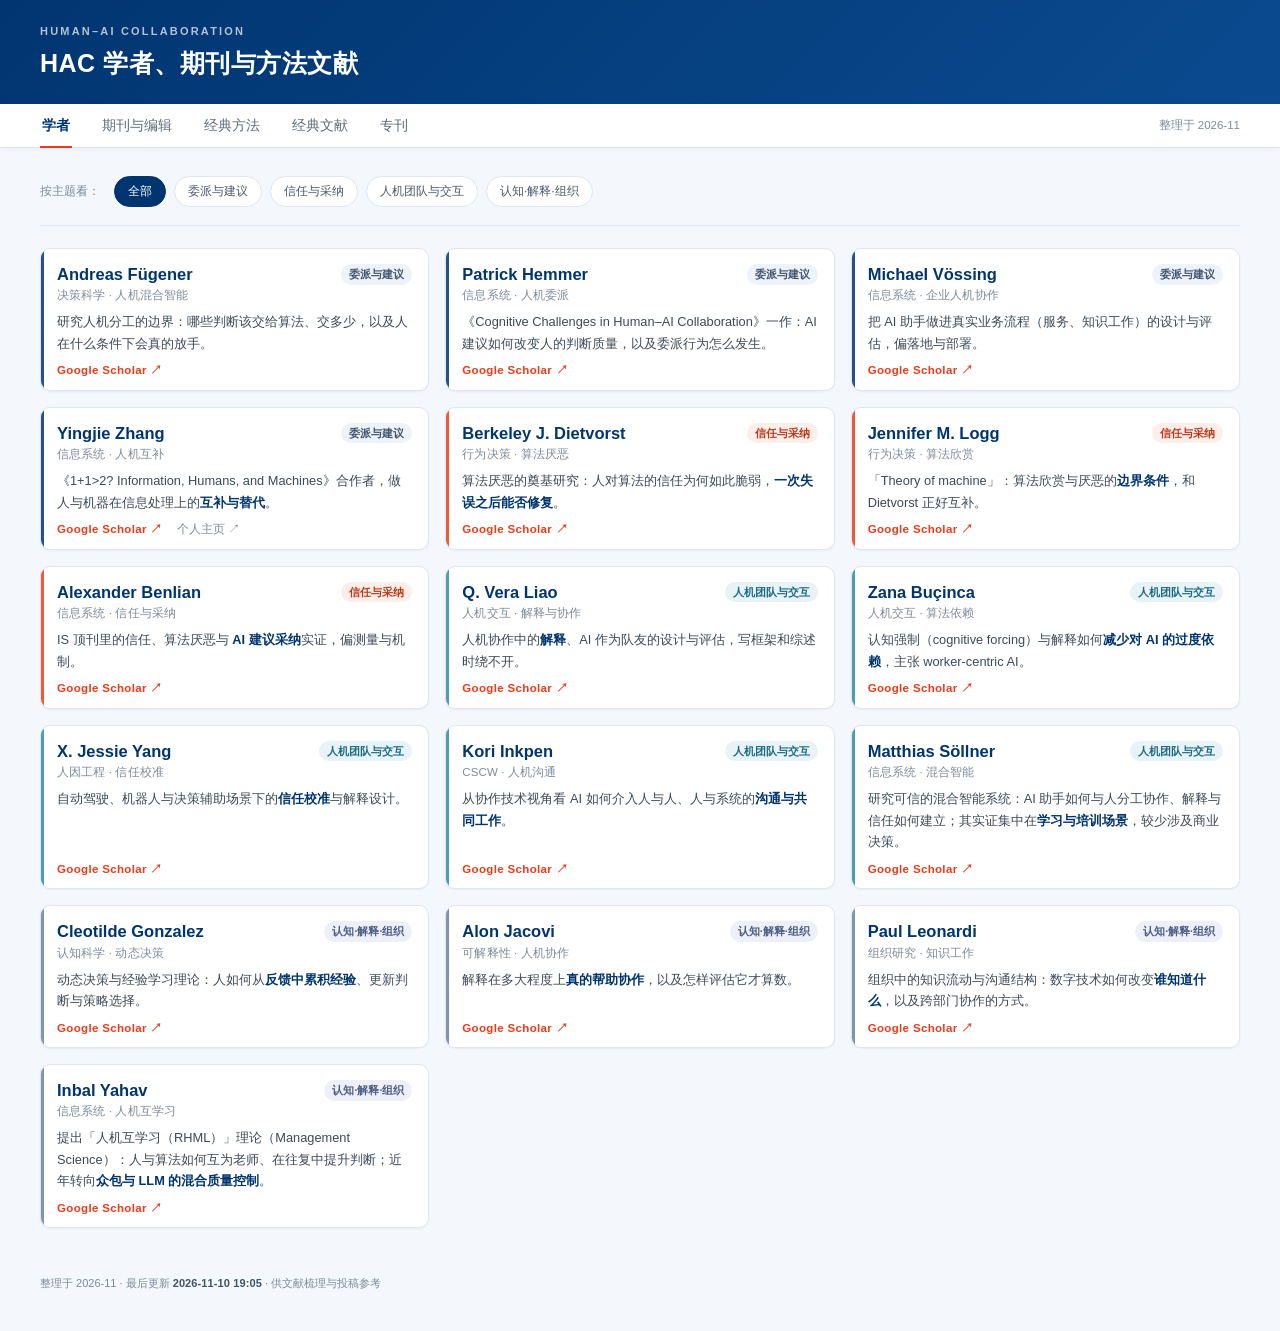
==== commit e7c18949: "新增经典文献和专刊部分，以及readme" ====
--- a/index.html
+++ b/index.html
@@ -16,6 +16,7 @@
   <button data-page="journals">期刊与编辑</button>
   <button data-page="methods">经典方法</button>
   <button data-page="refs">经典文献</button>
+  <button data-page="cfps">专刊</button>
   <span class="right">整理于 2026-11</span>
 </div>
 
@@ -30,6 +31,7 @@
     页面二 期刊与编辑  <div class="page"    id="page-journals">
     页面三 经典方法    <div class="page"    id="page-methods">
     页面四 经典文献    <div class="page"    id="page-refs">
+    页面五 专刊与征稿  <div class="page"    id="page-cfps">
 
   【尽量不要动的地方】
     <style> ... </style>   顶部的样式区，改错会整页变形
@@ -481,25 +483,224 @@
 
   <h2 class="sec">经典文献<small>按「作者 · 年份 · 主题」整理原文与精读笔记，逐条补充</small></h2>
 
-  <div class="empty">
-    <b>内容整理中</b>
-    这个模块暂时留空，后续逐条加入：每条一句摘要，配原文或 PDF 链接。
-    <i>要加内容时，可参照「经典方法」页的卡片结构改写</i>
+  <div class="reflist">
+
+    <h3 style="font-size:12.5px;letter-spacing:.09em;color:#7A8798;font-weight:800;margin:26px 0 10px">当前在读</h3>
+
+
+    <div class="mcard" data-kind="文献" style="margin-bottom:12px">
+      <div class="mtop">
+        <div class="mname">Optimal Integration: Human, Machine, and Generative AI</div>
+        <div style="display:flex;gap:6px;align-items:center;flex-shrink:0"><span class="mchip" style="background:#B45309;color:#fff">在读</span><span class="mchip" style="background:#C0392B;color:#fff">UTD24 &middot; FT50</span></div>
+      </div>
+      <div class="mfield">Zhong, Hongda ｜ <i>Management Science</i> ｜ 2026 ｜ 72(5): 3720&ndash;3739</div>
+      <div class="mdesc">用最优化的语言问「人与机器该怎么组合」：多层决策里，哪一层交给算法、哪一层留给人，以及生成式 AI 加入后最优分工的边界往哪儿移。</div>
+      <div class="mlinks"><a class="sch" href="https://pubsonline.informs.org/doi/10.1287/mnsc.2024.07401" target="_blank">原文 &#8599;</a></div>
+    </div>
+
+    <div class="mcard" data-kind="文献" style="margin-bottom:12px">
+      <div class="mtop">
+        <div class="mname">Governing AI-enabled decision making: Delegation, autonomy, and control</div>
+        <div style="display:flex;gap:6px;align-items:center;flex-shrink:0"><span class="mchip" style="background:#B45309;color:#fff">在读</span><span class="mchip" style="background:#C0392B;color:#fff">UTD24</span></div>
+      </div>
+      <div class="mfield">Srivastava, Abhishek ｜ <i>Production and Operations Management</i> ｜ 2026 ｜ online first</div>
+      <div class="mdesc">讨论 AI 进入决策后的「治理」：权力怎么在<b>委派、自主与监督</b>之间分配，组织用什么机制保证 AI 的判断仍在人的控制之内。</div>
+      <div class="mlinks"><a class="sch" href="https://journals.sagepub.com/doi/10.1177/10591478261473004" target="_blank">原文 &#8599;</a></div>
+    </div>
+
+    <h3 style="font-size:12.5px;letter-spacing:.09em;color:#7A8798;font-weight:800;margin:26px 0 10px">议程与专刊</h3>
+
+<div class="mcard" data-kind="文献" style="margin-bottom:12px">
+      <div class="mtop">
+        <div class="mname">Introduction to the Special Issue on the Human&ndash;Algorithm Connection</div>
+        <div style="display:flex;gap:6px;align-items:center;flex-shrink:0"><span class="mchip" style="background:#003570;color:#fff">Special Issue</span><span class="mchip" style="background:#C0392B;color:#fff">UTD24 &middot; FT50</span></div>
+      </div>
+      <div class="mfield">Caro, Felipe &middot; Colliard, Jean-Edouard &middot; Katok, Elena 等 7 人 ｜ <i>Management Science</i> ｜ 2026 ｜ 72(1): 1&ndash;13</div>
+      <div class="mdesc">专刊导读：把「人与算法的关系」单独立为一个研究议题，交代这期专刊的问题意识、收录范围与后续方向——可作为文献综述的切入框架。</div>
+      <div class="mlinks"><a class="sch" href="https://pubsonline.informs.org/doi/10.1287/mnsc.2023.intro.v72.n1" target="_blank">原文 &#8599;</a></div>
+    </div>
+
+<div class="mcard" data-kind="文献" style="margin-bottom:12px">
+      <div class="mtop">
+        <div class="mname">Pathways for Design Research on Artificial Intelligence</div>
+        <div style="display:flex;gap:6px;align-items:center;flex-shrink:0"><span class="mchip" style="background:#003570;color:#fff">Special Issue</span><span class="mchip" style="background:#C0392B;color:#fff">UTD24 &middot; FT50</span></div>
+      </div>
+      <div class="mfield">Abbasi, Ahmed &middot; Parsons, Jeffrey &middot; Pant, Gautam &middot; Sheng, Olivia R. Liu &middot; Sarker, Suprateek ｜ <i>Information Systems Research</i> ｜ 2024 ｜ 35(2): 441&ndash;459</div>
+      <div class="mdesc">专刊导读：从设计科学视角梳理研究 AI 的路径——AI 既是设计对象，也是设计工具，为「怎么做 AI 相关研究」提供方法论参照。</div>
+      <div class="mlinks"><a class="sch" href="https://pubsonline.informs.org/doi/10.1287/isre.2024.editorial.v35.n2" target="_blank">原文 &#8599;</a></div>
+    </div>
+
+    <h3 style="font-size:12.5px;letter-spacing:.09em;color:#7A8798;font-weight:800;margin:26px 0 10px">研究文献</h3>
+
+<div class="mcard" data-kind="文献" style="margin-bottom:12px">
+      <div class="mtop">
+        <div class="mname">Roles of Artificial Intelligence in Collaboration with Humans: Automation, Augmentation, and the Future of Work</div>
+        <div style="display:flex;gap:6px;align-items:center;flex-shrink:0"><span class="mchip">任务与收益</span><span class="mchip" style="background:#C0392B;color:#fff">UTD24 &middot; FT50</span></div>
+      </div>
+      <div class="mfield">F&uuml;gener, Andreas &middot; Walzner, Dominik D. &middot; Gupta, Alok ｜ <i>Management Science</i> ｜ 2026 ｜ 72(1): 538&ndash;557</div>
+      <div class="mdesc">区分「自动化」与「增强」两种 AI 角色，讨论人与 AI 如何分工、以及这种分工如何改变工作任务的收益结构。</div>
+      <div class="mlinks"><a class="sch" href="https://pubsonline.informs.org/doi/10.1287/mnsc.2024.05684" target="_blank">原文 &#8599;</a></div>
+    </div>
+
+<div class="mcard" data-kind="文献" style="margin-bottom:12px">
+      <div class="mtop">
+        <div class="mname">The Power of Disagreement: A Field Experiment to Investigate Human&ndash;Algorithm Collaboration in Loan Evaluations</div>
+        <div style="display:flex;gap:6px;align-items:center;flex-shrink:0"><span class="mchip">分歧与互补</span><span class="mchip" style="background:#C0392B;color:#fff">UTD24 &middot; FT50</span></div>
+      </div>
+      <div class="mfield">Wang, Hongchang &middot; Zhang, Yingjie &middot; Lu, Tian ｜ <i>Management Science</i> ｜ 2025 ｜ mnsc.2022.03844</div>
+      <div class="mdesc">田野实验：当人与算法在贷款评估上出现分歧，决策结果会怎样——检验「分歧」本身是否具有价值，以及它在什么条件下从摩擦转为互补。</div>
+      <div class="mlinks"><a class="sch" href="https://pubsonline.informs.org/doi/10.1287/mnsc.2022.03844" target="_blank">原文 &#8599;</a></div>
+    </div>
+
+<div class="mcard" data-kind="文献" style="margin-bottom:12px">
+      <div class="mtop">
+        <div class="mname">Complementarity in human-AI collaboration: concept, sources, and evidence</div>
+        <div style="display:flex;gap:6px;align-items:center;flex-shrink:0"><span class="mchip">互补机制</span><span class="mchip" style="background:#FBEBD8;color:#8A4E12">ABS4</span></div>
+      </div>
+      <div class="mfield">Hemmer, Patrick &middot; Schemmer, Max &middot; K&uuml;hl, Niklas &middot; V&ouml;ssing, Michael &middot; Satzger, Gerhard ｜ <i>European Journal of Information Systems</i> ｜ 2025 ｜ 1&ndash;24（在线）</div>
+      <div class="mdesc">系统梳理「人机互补」这一概念本身：互补从哪些来源产生、在什么条件下成立、又该如何测量——把分散的证据收拢成一个框架。</div>
+      <div class="mlinks"><a class="sch" href="https://www.tandfonline.com/doi/full/10.1080/0960085X.2025.2475962" target="_blank">原文 &#8599;</a></div>
+    </div>
+
+<div class="mcard" data-kind="文献" style="margin-bottom:12px">
+      <div class="mtop">
+        <div class="mname">1 + 1 &gt; 2? Information, Humans, and Machines</div>
+        <div style="display:flex;gap:6px;align-items:center;flex-shrink:0"><span class="mchip">互补与替代</span><span class="mchip" style="background:#C0392B;color:#fff">UTD24 &middot; FT50</span></div>
+      </div>
+      <div class="mfield">Lu, Tian &middot; Zhang, Yingjie ｜ <i>Information Systems Research</i> ｜ 2025 ｜ 36(1): 394&ndash;418</div>
+      <div class="mdesc">人与机器在信息处理上的互补与替代：什么条件下组合起来的效果真能大于各自单干——为你稿子里的「人机互补」提供基准证据。</div>
+      <div class="mlinks"><a class="sch" href="https://pubsonline.informs.org/doi/10.1287/isre.2023.0305" target="_blank">原文 &#8599;</a></div>
+    </div>
+
+<div class="mcard" data-kind="文献" style="margin-bottom:12px">
+      <div class="mtop">
+        <div class="mname">A cognitive approach to human-AI complementarity in dynamic decision-making</div>
+        <div style="display:flex;gap:6px;align-items:center;flex-shrink:0"><span class="mchip">认知机制</span><span class="mchip" style="background:#C2410C;color:#fff" title="JCI 3.76｜IF(5年) 26.1｜SCI 升级版 心理学 1 区｜SSCI Q1｜IF 22.0｜HHU A-类">Nature 子刊</span></div>
+      </div>
+      <div class="mfield">Gonzalez, Cleotilde &middot; Heidari, Hoda ｜ <i>Nature Reviews Psychology</i> ｜ 2025</div>
+      <div class="mdesc">从认知科学角度解释动态决策中的人机互补：人如何在反馈中形成判断，AI 又该在哪个环节补位。</div>
+      <div class="mlinks"><a class="sch" href="https://www.nature.com/articles/s44159-025-00499-x" target="_blank">原文 &#8599;</a></div>
+    </div>
+
+<div class="mcard" data-kind="文献" style="margin-bottom:12px">
+      <div class="mtop">
+        <div class="mname">Cognitive Challenges in Human&ndash;Artificial Intelligence Collaboration: Investigating the Path Toward Productive Delegation</div>
+        <div style="display:flex;gap:6px;align-items:center;flex-shrink:0"><span class="mchip">委派与认知</span><span class="mchip" style="background:#C0392B;color:#fff">UTD24 &middot; FT50</span></div>
+      </div>
+      <div class="mfield">F&uuml;gener, Andreas &middot; Grahl, J&ouml;rn &middot; Gupta, Alok &middot; Ketter, Wolfgang ｜ <i>Information Systems Research</i> ｜ 2022 ｜ 33(2): 678&ndash;696</div>
+      <div class="mdesc">人机协作为何常常达不到预期：识别委派过程中的认知障碍（如对 AI 能力的误判），并给出走向「有效委派」的路径。</div>
+      <div class="mlinks"><a class="sch" href="https://pubsonline.informs.org/doi/10.1287/isre.2021.1079" target="_blank">原文 &#8599;</a></div>
+    </div>
+
+<div class="mcard" data-kind="文献" style="margin-bottom:12px">
+      <div class="mtop">
+        <div class="mname">Will Humans-in-the-Loop Become Borgs? Merits and Pitfalls of Working with AI</div>
+        <div style="display:flex;gap:6px;align-items:center;flex-shrink:0"><span class="mchip">互补性</span><span class="mchip" style="background:#C0392B;color:#fff">UTD24 &middot; FT50</span></div>
+      </div>
+      <div class="mfield">F&uuml;gener, Andreas &middot; Grahl, J&ouml;rn &middot; Gupta, Alok 等 ｜ <i>MIS Quarterly</i> ｜ 2021 ｜ 45(3): 1527&ndash;1556</div>
+      <div class="mdesc">以「人机合体（borg）」为喻，讨论把人留在环中的利弊：与 AI 合作可能提升产出，也可能让人逐步放弃独立判断。</div>
+      <div class="mlinks"><a class="sch" href="https://misq.org/will-humans-in-the-loop-become-borgs-merits-and-pitfalls-of-working-with-ai.html" target="_blank">原文 &#8599;</a></div>
+    </div>
+
+<div class="mcard" data-kind="文献" style="margin-bottom:12px">
+      <div class="mtop">
+        <div class="mname">The Next Generation of Research on IS Use: A Theoretical Framework of Delegation to and from Agentic IS Artifacts</div>
+        <div style="display:flex;gap:6px;align-items:center;flex-shrink:0"><span class="mchip">委托与代理</span><span class="mchip" style="background:#C0392B;color:#fff">UTD24 &middot; FT50</span></div>
+      </div>
+      <div class="mfield">Baird, Aaron &middot; Maruping, Likoebe M. ｜ <i>MIS Quarterly</i> ｜ 2021 ｜ 45(1): 315&ndash;341</div>
+      <div class="mdesc">提出「向智能体委派 / 从智能体获得委派」的理论框架，并把 Appraisal&ndash;Distribution&ndash;Coordination 三个机制串成闭环——本页学者谱系的源头文献。</div>
+      <div class="mlinks"><a class="sch" href="https://misq.org/the-next-generation-of-research-on-is-use-a-theoretical-framework-of-delegation-to-and-from-agentic-is-artifacts.html" target="_blank">原文 &#8599;</a></div>
+    </div>
+
+  
   </div>
 
 </div>
 
+<!-- ============ 页面五：专刊与征稿 ============ -->
+<div class="page" id="page-cfps">
+
+  <h2 class="sec">专刊与征稿<small>按截稿日期排序，只收与「人机协同 / AI 决策」直接相关的</small></h2>
+
+  <div class="reflist">
+
+    <h3 style="font-size:12.5px;letter-spacing:.09em;color:#7A8798;font-weight:800;margin:26px 0 10px">正在征稿</h3>
+
+    <div class="mcard" style="margin-bottom:12px">
+      <div class="mtop">
+        <div class="mname">Decisions in the Agentic Era: Toward Agent-Native Decision Science</div>
+        <div style="display:flex;gap:6px;align-items:center;flex-shrink:0"><span class="mchip" style="background:#EEF1F5;color:#5A6B7C">DS</span><span class="mchip" style="background:#FBEBD8;color:#8A4E12">ABS3</span><span class="mchip" style="background:#B45309;color:#fff">截稿 2027-01-15</span></div>
+      </div>
+      <div class="mfield">Track A 截稿 2027-01-15 ｜ Track B 截稿 2027-03-15 ｜ 客座编辑：Yingjie Zhang（北大）、Shunyuan Zhang（哈佛）、Tianshu Sun（长江商学院）、Liangfei Qiu（佛罗里达大学）、Nagesh N. Murthy（俄勒冈大学）</div>
+      <div class="mdesc">当决策者越来越多是 AI 代理——会主动发起多步流程、调用工具、与其他代理协同——决策科学该怎么改写？这期要的是「代理原生」的决策理论，不是把旧模型加个 AI 变量。</div>
+      <div class="mlinks"><a class="sch" href="https://onlinelibrary.wiley.com/page/journal/15405915/homepage/call-for-papers/agentic-era-decisions" target="_blank">征稿页 &#8599;</a></div>
+    </div>
+        <div class="mcard" style="margin-bottom:12px">
+      <div class="mtop">
+        <div class="mname">Agentic Organizations: Designing, Governing, and Managing AI Agents</div>
+        <div style="display:flex;gap:6px;align-items:center;flex-shrink:0"><span class="mchip" style="background:#EEF1F5;color:#5A6B7C">JMIS</span><span class="mchip" style="background:#C0392B;color:#fff">FT50</span><span class="mchip" style="background:#B45309;color:#fff">截稿 2027-02-01</span></div>
+      </div>
+      <div class="mfield">摘要（可选）2026-12-15 ｜ 全文 2027-02-01 ｜ 客座编辑：Martin Adam（哥廷根）、Aaron Baird（Colorado State）、Mari-Klara Stein（塔林理工）、Alexander Benlian（TU Darmstadt）</div>
+      <div class="mdesc">AI 从「辅助个人」走向「承担组织行动」：组织愿意把什么交给代理、自主性如何设边界、失败怎样在扩散前被截住，以及责任、可争辩性、韧性与人的权威怎么设计进核心系统。</div>
+      <div class="mlinks"><a class="sch" href="https://www.jmis-web.org/" target="_blank">征稿页 &#8599;</a></div>
+    </div>
+<div class="mcard" style="margin-bottom:12px">
+      <div class="mtop">
+        <div class="mname">The evolving human&ndash;AI relationship: profiles, trajectories, reciprocal dynamics, and outcomes</div>
+        <div style="display:flex;gap:6px;align-items:center;flex-shrink:0"><span class="mchip" style="background:#EEF1F5;color:#5A6B7C">BIT</span><span class="mchip" style="background:#FBEBD8;color:#8A4E12">ABS2</span><span class="mchip" style="background:#B45309;color:#fff">截稿 2027-02-28</span></div>
+      </div>
+      <div class="mfield">Behaviour &amp; Information Technology ｜ 客座编辑：Vasileios Stavropoulos（RMIT）、Nafsika Antoniadou（Ioannina）、Benjamin Tag（UNSW）、Taylor Brown（RMIT）等</div>
+      <div class="mdesc">人机关系不是一次性「采纳」，而是长期演化：同一种使用强度可能对应工具、导师、协作伙伴甚至对手等不同角色；互动会随时间形成轨迹，人与 AI 彼此塑造、互为因果。</div>
+      <div class="mlinks"><a class="sch" href="https://think.taylorandfrancis.com/special_issues/the-evolving-human-ai-relationship-profiles-trajectories-reciprocal-dynamics-and-outcomes/" target="_blank">征稿页 &#8599;</a></div>
+    </div>
+<div class="mcard" style="margin-bottom:12px">
+      <div class="mtop">
+        <div class="mname">Accountability in AI-Enabled Decision Support: Delegation, Oversight, and Decision Quality</div>
+        <div style="display:flex;gap:6px;align-items:center;flex-shrink:0"><span class="mchip" style="background:#EEF1F5;color:#5A6B7C">DSS</span><span class="mchip" style="background:#FBEBD8;color:#8A4E12">ABS3</span><span class="mchip" style="background:#B45309;color:#fff">截稿 2027-09-30</span></div>
+      </div>
+      <div class="mfield">客座编辑：Xin (Robert) Luo（香港浸会大学）、Tingru Cui（墨尔本大学）、Kun Chen（深圳大学）</div>
+      <div class="mdesc">AI 参与决策支持之后的责任归属：任务怎么委派给智能体、人怎么监督、以及「决策质量」该如何界定与衡量。</div>
+      <div class="mlinks"><a class="sch" href="https://www.sciencedirect.com/special-issue/338112/accountability-in-ai-enabled-decision-support-delegation-oversight-and-decision-quality" target="_blank">征稿页 &#8599;</a></div>
+    </div>
+
+    <h3 style="font-size:12.5px;letter-spacing:.09em;color:#7A8798;font-weight:800;margin:26px 0 10px">已截止 · 继续追踪</h3>
+
+<div class="mcard" style="margin-bottom:12px">
+      <div class="mtop">
+        <div class="mname">Bridging the Gap Between Artificial Intelligence and Risk Analysis: Human&ndash;AI Teaming Perspectives</div>
+        <div style="display:flex;gap:6px;align-items:center;flex-shrink:0"><span class="mchip" style="background:#EEF1F5;color:#5A6B7C">Risk Analysis</span><span class="mchip" style="background:#FBEBD8;color:#8A4E12">ABS4</span><span class="mchip" style="background:#7A8798;color:#fff">已截止 2026-10-31</span></div>
+      </div>
+      <div class="mfield">首轮意见 2027-01-31 ｜ 专刊定稿 2027 年夏 ｜ 客座编辑：Mario P. Brito（Southampton）、Tony Cox（Cox Associates / Colorado）等</div>
+      <div class="mdesc">AI 与生成式 AI 嵌入风险分析工作流之后：人与 AI 如何组成团队、风险描述与量化怎么做、涌现出的不确定性与不透明性如何治理。</div>
+      <div class="mlinks"><a class="sch" href="https://onlinelibrary.wiley.com/page/journal/15396924/homepage/call-for-papers/human%E2%80%93ai-perspectives" target="_blank">征稿页 &#8599;</a></div>
+    </div>
+    <div class="mcard" style="margin-bottom:12px">
+      <div class="mtop">
+        <div class="mname">ISR Special Issue on Compassionate AI</div>
+        <div style="display:flex;gap:6px;align-items:center;flex-shrink:0"><span class="mchip" style="background:#EEF1F5;color:#5A6B7C">ISR</span><span class="mchip" style="background:#C0392B;color:#fff">UTD24 &middot; FT50</span><span class="mchip" style="background:#7A8798;color:#fff">已截止 2026-01-25</span></div>
+      </div>
+      <div class="mfield">客座编辑：Rajiv Kohli（William &amp; Mary）、Meng Li（Houston）、Ting Li（Erasmus）、Paul A. Pavlou（Miami）</div>
+      <div class="mdesc">把伦理、文化敏感性与情绪智能嵌进 AI 的核心设计——AI 不能只追求效率与准确，还要「有同情心」地参与人的判断与照护。</div>
+      <div class="mlinks"><a class="sch" href="https://connect.informs.org/discussion/isr-special-issue-on-compassionate-ai" target="_blank">征稿页 &#8599;</a></div>
+    </div>
+
+
+  
+  </div>
 </div>
 
+</div>
+
 <!-- 【每次更新后请改这一行的时间戳】 -->
-<footer>整理于 2026-11 &middot; 最后更新 <b id="stamp">2026-11-08 21:57</b> &middot; 供文献梳理与投稿参考</footer>
+<footer>整理于 2026-11 &middot; 最后更新 <b id="stamp">2026-11-10 19:05</b> &middot; 供文献梳理与投稿参考</footer>
 
 <script>
   var tabs = document.querySelectorAll('.tabs button');
   var pages = { scholars: document.getElementById('page-scholars'),
                 journals: document.getElementById('page-journals'),
                 methods: document.getElementById('page-methods'),
-                refs: document.getElementById('page-refs') };
+                refs: document.getElementById('page-refs'),
+                cfps: document.getElementById('page-cfps') };
 
   function show(name, push) {
     Object.keys(pages).forEach(function (k) {
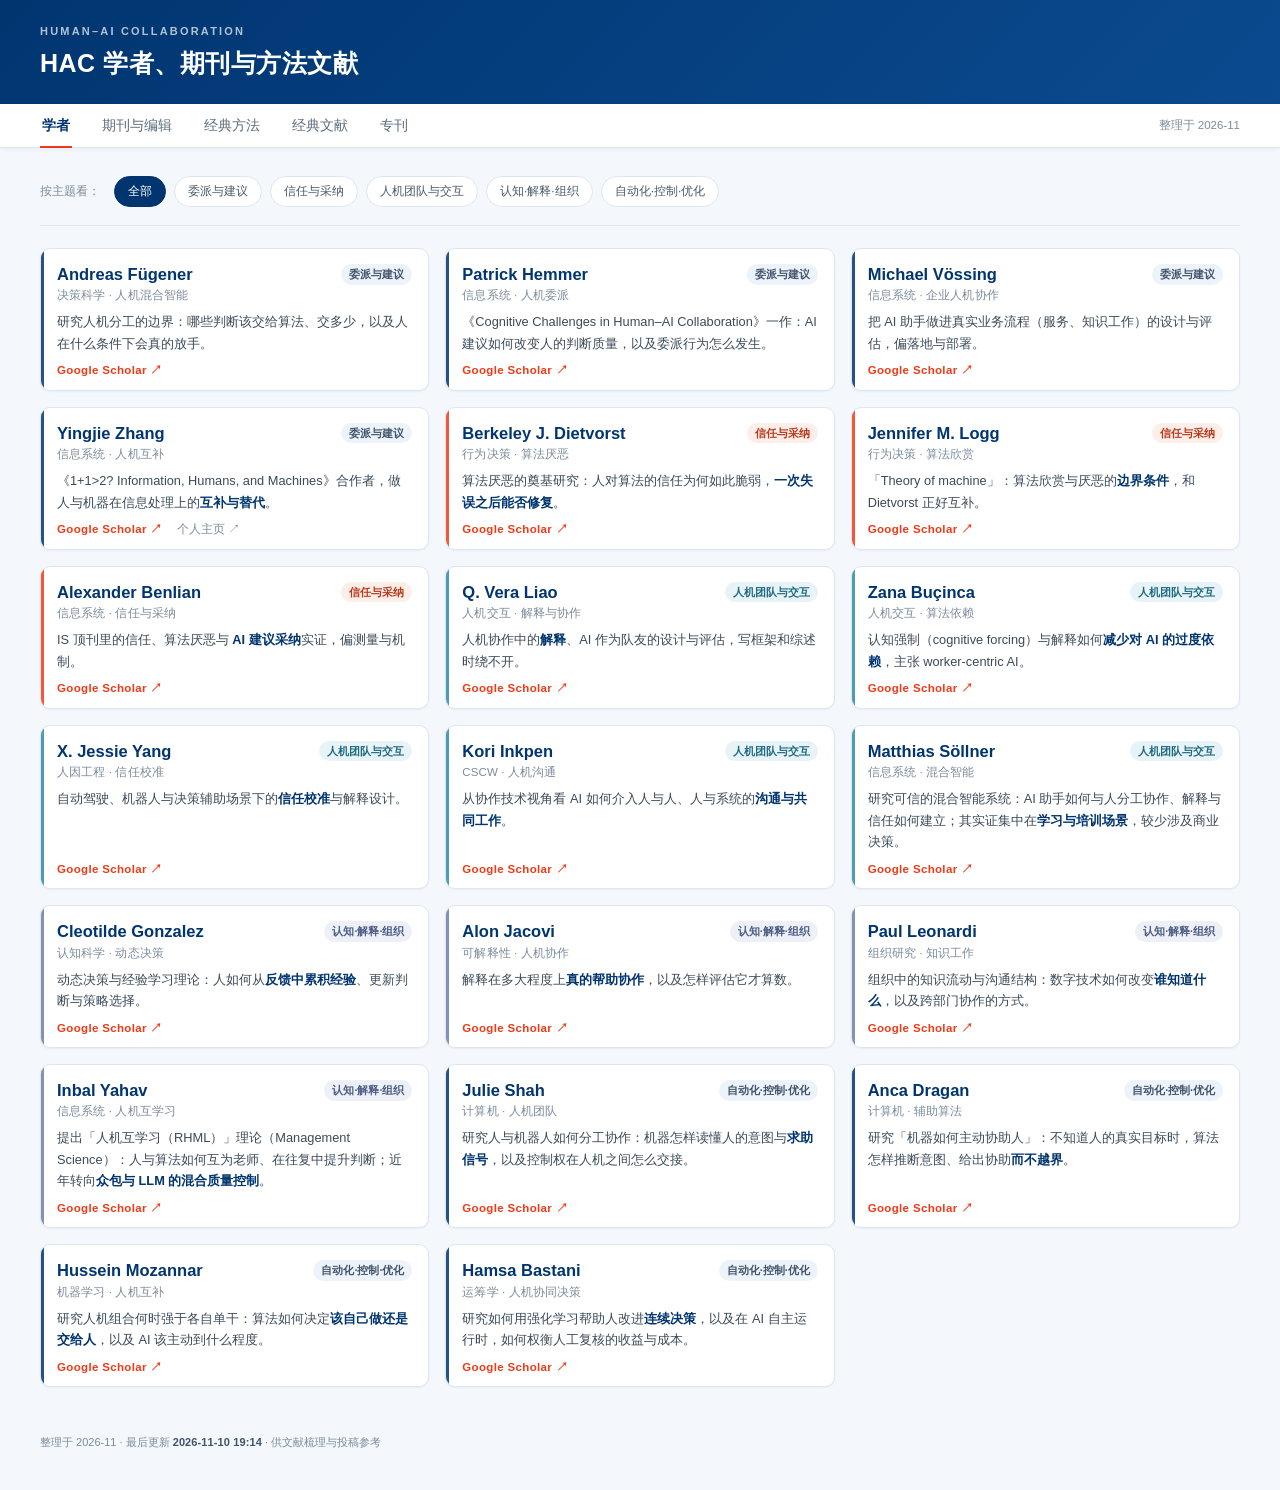
==== commit 40f49b8d: "补充学者，期刊与编辑部分" ====
--- a/index.html
+++ b/index.html
@@ -56,6 +56,7 @@
     <button class="pill" data-tag="信任与采纳">信任与采纳</button>
     <button class="pill" data-tag="人机团队与交互">人机团队与交互</button>
     <button class="pill" data-tag="认知·解释·组织">认知·解释·组织</button>
+    <button class="pill" data-tag="自动化·控制·优化">自动化·控制·优化</button>
   </div>
 
   <div class="grid">
@@ -175,6 +176,32 @@
       <div class="links"><a class="sch" href="https://scholar.google.com/citations?user=avjLJ58AAAAJ&hl=zh-CN" target="_blank">Google Scholar &#8599;</a></div>
     </div>
 
+  
+    <div class="card" data-tag="自动化·控制·优化">
+          <div class="top"><div class="name">Julie Shah</div><span class="chip">自动化·控制·优化</span></div>
+          <div class="field">计算机 · 人机团队</div>
+          <div class="why">研究人与机器人如何分工协作：机器怎样读懂人的意图与<b>求助信号</b>，以及控制权在人机之间怎么交接。</div>
+          <div class="links"><a class="sch" href="https://scholar.google.com/citations?user=-fPI9LgAAAAJ&hl=zh-CN" target="_blank">Google Scholar &#8599;</a></div>
+        </div>
+    <div class="card" data-tag="自动化·控制·优化">
+          <div class="top"><div class="name">Anca Dragan</div><span class="chip">自动化·控制·优化</span></div>
+          <div class="field">计算机 · 辅助算法</div>
+          <div class="why">研究「机器如何主动协助人」：不知道人的真实目标时，算法怎样推断意图、给出协助<b>而不越界</b>。</div>
+          <div class="links"><a class="sch" href="https://scholar.google.com/citations?user=UgHB5oAAAAAJ&hl=zh-CN" target="_blank">Google Scholar &#8599;</a></div>
+        </div>
+    <div class="card" data-tag="自动化·控制·优化">
+          <div class="top"><div class="name">Hussein Mozannar</div><span class="chip">自动化·控制·优化</span></div>
+          <div class="field">机器学习 · 人机互补</div>
+          <div class="why">研究人机组合何时强于各自单干：算法如何决定<b>该自己做还是交给人</b>，以及 AI 该主动到什么程度。</div>
+          <div class="links"><a class="sch" href="https://scholar.google.com/citations?user=XCfZyIkAAAAJ&hl=zh-CN" target="_blank">Google Scholar &#8599;</a></div>
+        </div>
+    <div class="card" data-tag="自动化·控制·优化">
+          <div class="top"><div class="name">Hamsa Bastani</div><span class="chip">自动化·控制·优化</span></div>
+          <div class="field">运筹学 · 人机协同决策</div>
+          <div class="why">研究如何用强化学习帮助人改进<b>连续决策</b>，以及在 AI 自主运行时，如何权衡人工复核的收益与成本。</div>
+          <div class="links"><a class="sch" href="https://scholar.google.com/citations?user=ZbUfUMoAAAAJ&hl=zh-CN" target="_blank">Google Scholar &#8599;</a></div>
+        </div>
+
   </div>
 </div>
 
@@ -306,11 +333,23 @@
 
 
         <tr>
-          <td title="Management Science">MS</td>
+          <td rowspan="3" title="Management Science">MS</td>
           <td><b>Param Vir Singh</b><span class="aff">Carnegie Mellon University</span></td>
           <td>Associate Editor &middot; IS</td>
           <td><b>human-AI learning</b>; algorithmic decision-making; generative AI and IS research</td>
           <td><a class="sch" href="https://scholar.google.com/citations?user=Qk3bTAYAAAAJ&hl=zh-CN" target="_blank">Scholar &#8599;</a></td>
+        </tr>
+        <tr>
+          <td><b>Paramveer Dhillon</b><span class="aff">University of Michigan</span></td>
+          <td>Associate Editor &middot; IS</td>
+          <td><b>human-AI collaboration design</b>; scaffolding levels in LM co-writing; causal inference for human-LM collaboration</td>
+          <td><a class="sch" href="https://scholar.google.com/citations?user=vu5Mw_0AAAAJ&hl=zh-CN" target="_blank">Scholar &#8599;</a></td>
+        </tr>
+        <tr>
+          <td><b>Jason Chan</b><span class="aff">University of Minnesota</span></td>
+          <td>Associate Editor &middot; IS</td>
+          <td><b>collaboration modality</b> in LLM-assisted creative work; user expertise; economics of IS</td>
+          <td><a class="sch" href="https://scholar.google.com/citations?user=ekjRyXUAAAAJ&hl=zh-CN" target="_blank">Scholar &#8599;</a></td>
         </tr>
 
         <tr>
@@ -328,7 +367,7 @@
         </tr>
 
         <tr>
-          <td rowspan="3" title="Journal of Management Information Systems">JMIS</td>
+          <td rowspan="4" title="Journal of Management Information Systems">JMIS</td>
           <td><b>Oliver Hinz</b><span class="aff">Goethe University Frankfurt</span></td>
           <td>Board of Editors</td>
           <td><b>human-AI collaboration</b>; explainable AI and metacognition; generative AI disclosure</td>
@@ -345,6 +384,12 @@
           <td>Editor</td>
           <td><b>hybrid intelligence</b>; agentic AI; human&ndash;AI interaction design; GenAI-enabled delegation</td>
           <td><a class="sch" href="https://scholar.google.com/citations?user=1mnRxdEAAAAJ&hl=zh-CN" target="_blank">Scholar &#8599;</a></td>
+        </tr>
+        <tr>
+          <td><b>Monideepa Tarafdar</b><span class="aff">University of Massachusetts Amherst</span></td>
+          <td>Board of Editors</td>
+          <td><b>AI-mediated supervision</b>; human&ndash;LLM reflection and disagreement; AI and work design</td>
+          <td><a class="sch" href="https://scholar.google.com/citations?user=-oOh2z4AAAAJ&hl=zh-CN" target="_blank">Scholar &#8599;</a></td>
         </tr>
 
         <tr>
@@ -376,26 +421,61 @@
         </tr>
 
         <tr>
-          <td title="Decision Sciences">DS</td>
-          <td><b>Inbal Yahav</b><span class="aff">Tel Aviv University</span></td>
-          <td>Editorial Review Board</td>
-          <td><b>human&ndash;machine reciprocal learning</b>; human&ndash;AI collaboration theory; crowd and LLM quality control</td>
-          <td><a class="sch" href="https://scholar.google.com/citations?user=avjLJ58AAAAJ&hl=zh-CN" target="_blank">Scholar &#8599;</a></td>
-        </tr>
-
-        <tr>
-          <td title="Decision Support Systems">DSS</td>
+          <td rowspan="3" title="Decision Sciences">DS</td>
+          <td><b>Yan Leng</b><span class="aff">University of Texas at Austin</span></td>
+          <td>Associate Editor &middot; Agentic AI dept</td>
+          <td><b>LLM agents and simulation</b>; human-AI collaborative analysis; interpretable ML</td>
+          <td><a class="sch" href="https://scholar.google.com/citations?user=WfU3qjQAAAAJ&hl=zh-CN" target="_blank">Scholar &#8599;</a></td>
+        </tr>
+        <tr>
+          <td><b>Wen Wang</b><span class="aff">University of Maryland, College Park</span></td>
+          <td>Associate Editor &middot; Agentic AI dept</td>
+          <td><b>human-AI co-creation</b>; generative AI in business; interpretable deep learning</td>
+          <td><a class="sch" href="https://scholar.google.com/citations?user=IZF0Z-oAAAAJ&hl=zh-CN" target="_blank">Scholar &#8599;</a></td>
+        </tr>
+        <tr>
+          <td><b>Ming Liu</b><span class="aff">The Chinese University of Hong Kong, Shenzhen</span></td>
+          <td>Associate Editor &middot; Agentic AI dept</td>
+          <td><b>agentic AI adoption</b>; human-agent interaction; platform economy</td>
+          <td><a class="sch" href="https://scholar.google.com/citations?user=LHxYD2wAAAAJ&hl=zh-CN" target="_blank">Scholar &#8599;</a></td>
+        </tr>
+        <tr>
+          <td rowspan="3" title="Decision Support Systems">DSS</td>
           <td><b>One-Ki Daniel Lee</b><span class="aff">Virginia Commonwealth University</span></td>
           <td>Associate Editor</td>
           <td><b>human&ndash;AI interaction</b>; XAI; AI affordances; delegation in human&ndash;agentic AI</td>
           <td><a class="sch" href="https://scholar.google.com/citations?user=_XdBpsQAAAAJ&hl=zh-CN" target="_blank">Scholar &#8599;</a></td>
         </tr>
         <tr>
-          <td title="Risk Analysis">RA</td>
+          <td><b>Inbal Yahav</b><span class="aff">Tel Aviv University</span></td>
+          <td>Associate Editor (2022&ndash;)</td>
+          <td><b>human&ndash;machine reciprocal learning</b>; human&ndash;AI collaboration theory; crowd and LLM quality control</td>
+          <td><a class="sch" href="https://scholar.google.com/citations?user=avjLJ58AAAAJ&hl=zh-CN" target="_blank">Scholar &#8599;</a></td>
+        </tr>
+        <tr>
+          <td><b>Cathy Liu Yang</b><span class="aff">HEC Paris</span></td>
+          <td>Editorial Board</td>
+          <td><b>algorithm appreciation</b>; algorithmic versus human advice; human-AI collaboration in investment decisions</td>
+          <td><a class="sch" href="https://scholar.google.com/citations?user=6q8wC0EAAAAJ&hl=zh-CN" target="_blank">Scholar &#8599;</a></td>
+        </tr>
+        <tr>
+          <td rowspan="3" title="Risk Analysis">RA</td>
           <td><b>Emanuele Borgonovo</b><span class="aff">Bocconi University</span></td>
           <td>Area Editor &middot; Decision &amp; Management Science</td>
           <td><b>AI for risk analysis and risks of AI</b>; explainable AI; decision analysis</td>
           <td><a class="sch" href="https://scholar.google.com/citations?user=S210UlUAAAAJ&hl=zh-CN" target="_blank">Scholar &#8599;</a></td>
+        </tr>
+        <tr>
+          <td><b>Joseph &Aacute;rvai</b><span class="aff">University of Southern California</span></td>
+          <td>Area Editor &middot; Risk Perception</td>
+          <td><b>AI advice acceptance</b> in consequential decisions; risk perception; judgment and decision making</td>
+          <td><a class="sch" href="https://scholar.google.com/citations?user=oNPz5m0AAAAJ&hl=zh-CN" target="_blank">Scholar &#8599;</a></td>
+        </tr>
+        <tr>
+          <td><b>Zachary A. Collier</b><span class="aff">Radford University</span></td>
+          <td>Editorial Board</td>
+          <td><b>LLM-based risk assessment</b>; decision-first modeling; trust in decision models</td>
+          <td><a class="sch" href="https://scholar.google.com/citations?user=SzYGUH0AAAAJ&hl=zh-CN" target="_blank">Scholar &#8599;</a></td>
         </tr>
 
       </tbody>
@@ -692,7 +772,7 @@
 </div>
 
 <!-- 【每次更新后请改这一行的时间戳】 -->
-<footer>整理于 2026-11 &middot; 最后更新 <b id="stamp">2026-11-10 19:05</b> &middot; 供文献梳理与投稿参考</footer>
+<footer>整理于 2026-11 &middot; 最后更新 <b id="stamp">2026-11-10 19:14</b> &middot; 供文献梳理与投稿参考</footer>
 
 <script>
   var tabs = document.querySelectorAll('.tabs button');
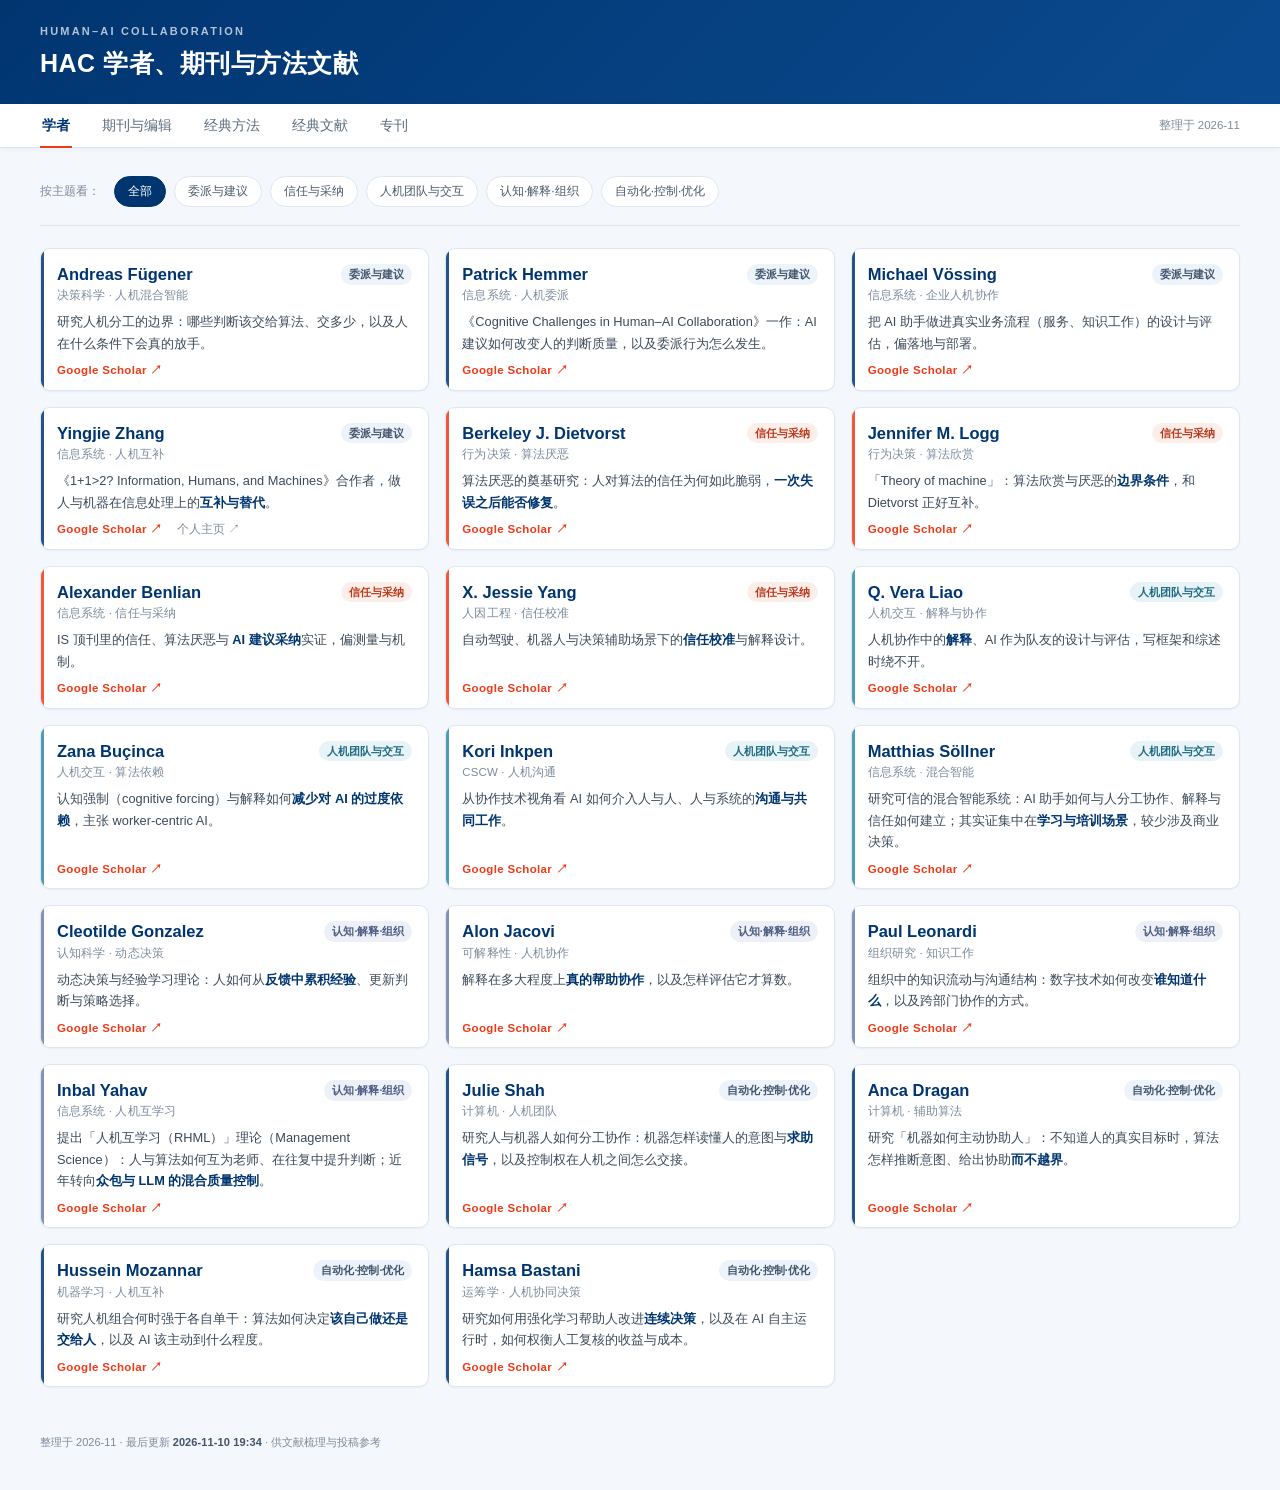
==== commit 525d3306: "修正学者分类部分错误" ====
--- a/index.html
+++ b/index.html
@@ -113,6 +113,13 @@
       <div class="links"><a class="sch" href="https://scholar.google.com/citations?user=_X39PbsAAAAJ&hl=zh-CN" target="_blank">Google Scholar &#8599;</a></div>
     </div>
 
+<div class="card" data-tag="信任与采纳">
+      <div class="top"><div class="name">X. Jessie Yang</div><span class="chip">信任与采纳</span></div>
+      <div class="field">人因工程 · 信任校准</div>
+      <div class="why">自动驾驶、机器人与决策辅助场景下的<b>信任校准</b>与解释设计。</div>
+      <div class="links"><a class="sch" href="https://scholar.google.com/citations?user=_JCq7nIAAAAJ&hl=zh-CN" target="_blank">Google Scholar &#8599;</a></div>
+    </div>
+
     <div class="card" data-tag="人机团队与交互">
       <div class="top"><div class="name">Q. Vera Liao</div><span class="chip">人机团队与交互</span></div>
       <div class="field">人机交互 · 解释与协作</div>
@@ -127,12 +134,7 @@
       <div class="links"><a class="sch" href="https://scholar.google.com/citations?user=Q_RQYDgAAAAJ&hl=zh-CN" target="_blank">Google Scholar &#8599;</a></div>
     </div>
 
-    <div class="card" data-tag="人机团队与交互">
-      <div class="top"><div class="name">X. Jessie Yang</div><span class="chip">人机团队与交互</span></div>
-      <div class="field">人因工程 · 信任校准</div>
-      <div class="why">自动驾驶、机器人与决策辅助场景下的<b>信任校准</b>与解释设计。</div>
-      <div class="links"><a class="sch" href="https://scholar.google.com/citations?user=_JCq7nIAAAAJ&hl=zh-CN" target="_blank">Google Scholar &#8599;</a></div>
-    </div>
+    
 
     <div class="card" data-tag="人机团队与交互">
       <div class="top"><div class="name">Kori Inkpen</div><span class="chip">人机团队与交互</span></div>
@@ -772,7 +774,7 @@
 </div>
 
 <!-- 【每次更新后请改这一行的时间戳】 -->
-<footer>整理于 2026-11 &middot; 最后更新 <b id="stamp">2026-11-10 19:14</b> &middot; 供文献梳理与投稿参考</footer>
+<footer>整理于 2026-11 &middot; 最后更新 <b id="stamp">2026-11-10 19:34</b> &middot; 供文献梳理与投稿参考</footer>
 
 <script>
   var tabs = document.querySelectorAll('.tabs button');
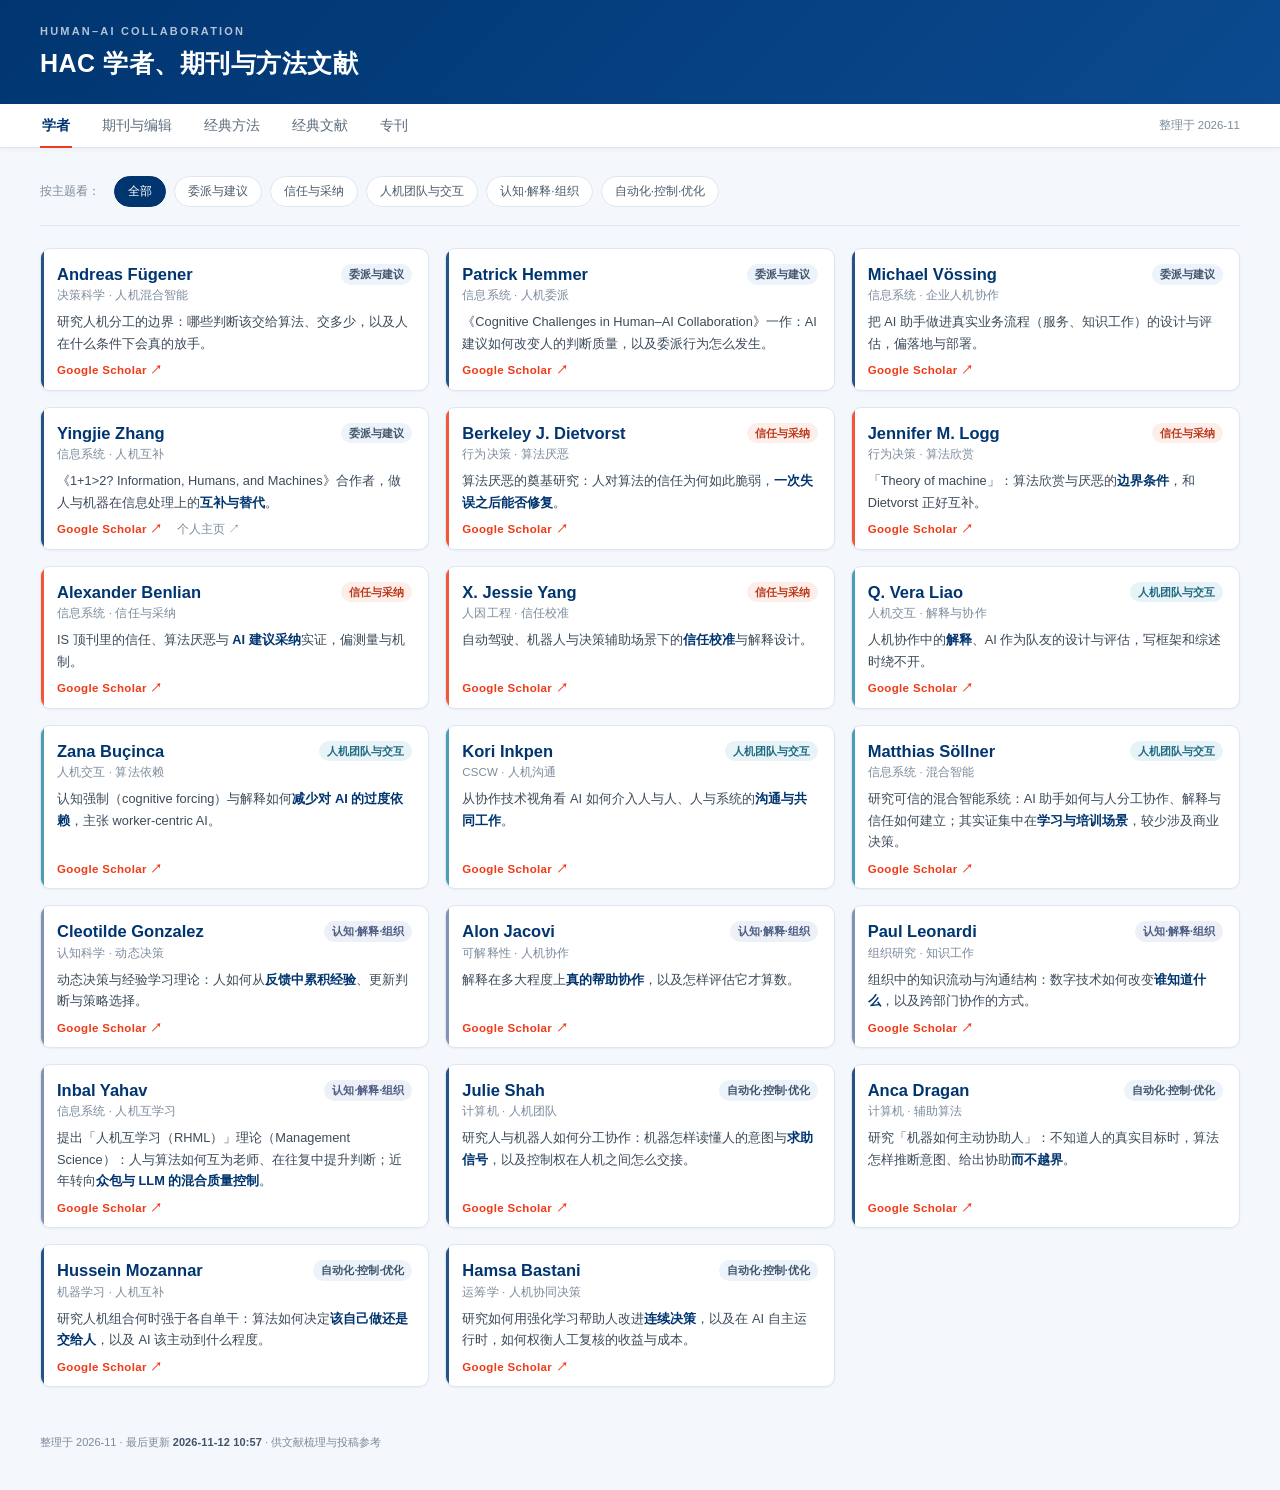
==== commit f905c994: "补充经典方法，专刊部分" ====
--- a/index.html
+++ b/index.html
@@ -516,6 +516,20 @@
     </div>
 
     <div class="mcard" data-kind="课程">
+      <div class="mtop"><div class="mname">机器学习</div><span class="mchip">课程</span></div>
+      <div class="mfield">机器学习（ML）· 吴恩达 / 白板推导</div>
+      <div class="mdesc">吴恩达课搭整体框架，白板推导补公式；先看前者立概念，再看后者抠数学。</div>
+      <div class="mlinks"><a class="sch" href="https://www.bilibili.com/video/BV164411b7dx/" target="_blank">吴恩达课 &#8599;</a> &nbsp; <a class="sch" href="https://www.bilibili.com/video/BV1aE411o7qd/" target="_blank">白板推导 &#8599;</a></div>
+    </div>
+
+    <div class="mcard" data-kind="课程">
+      <div class="mtop"><div class="mname">深度学习</div><span class="mchip">课程</span></div>
+      <div class="mfield">深度学习（DL）· 李沐 / 吴恩达</div>
+      <div class="mdesc">李沐课边讲边写代码，吴恩达课补概念脉络；有机器学习基础后再接这门。</div>
+      <div class="mlinks"><a class="sch" href="https://www.bilibili.com/video/BV1wM4m117mp/" target="_blank">李沐课 &#8599;</a> &nbsp; <a class="sch" href="https://www.bilibili.com/video/BV12E411a7Xn/" target="_blank">吴恩达课 &#8599;</a></div>
+    </div>
+
+    <div class="mcard" data-kind="课程">
       <div class="mtop"><div class="mname">强化学习的数学原理</div><span class="mchip">课程</span></div>
       <div class="mfield">强化学习 · 课程</div>
       <div class="mdesc">从贝尔曼方程推起，把 MDP、值迭代与策略梯度的推导补齐。</div>
@@ -710,6 +724,16 @@
 
     <div class="mcard" style="margin-bottom:12px">
       <div class="mtop">
+        <div class="mname">Data-Enabled Analytics for Insightful and Responsible Decision-Making</div>
+        <div style="display:flex;gap:6px;align-items:center;flex-shrink:0"><span class="mchip" style="background:#EEF1F5;color:#5A6B7C">Omega</span><span class="mchip" style="background:#FBEBD8;color:#8A4E12">ABS3</span><span class="mchip" style="background:#B45309;color:#fff">截稿 2026-12-31</span></div>
+      </div>
+      <div class="mfield">Omega（Elsevier）｜投稿时 article type 选「VSI: Data-Enabled Analytics」｜客座编辑：Dariush Khezrimotlagh（Penn State Harrisburg）、Joshua Ignatius（Aston）</div>
+      <div class="mdesc">把 DEA、机器学习、因果推断等方法组合起来，支撑稳健、公平、透明的决策。8 个议题中仅「Human-centric and explainable decision support」与「Fairness, ethics, trustworthy AI」可对接；未涉及委托、监督、问责，社群以 OR/MS 为主 → <b>边缘相关</b>。</div>
+      <div class="mlinks"><a class="sch" href="https://deazone.com/en/omega2026" target="_blank">征稿页 &#8599;</a></div>
+    </div>
+
+    <div class="mcard" style="margin-bottom:12px">
+      <div class="mtop">
         <div class="mname">Decisions in the Agentic Era: Toward Agent-Native Decision Science</div>
         <div style="display:flex;gap:6px;align-items:center;flex-shrink:0"><span class="mchip" style="background:#EEF1F5;color:#5A6B7C">DS</span><span class="mchip" style="background:#FBEBD8;color:#8A4E12">ABS3</span><span class="mchip" style="background:#B45309;color:#fff">截稿 2027-01-15</span></div>
       </div>
@@ -717,7 +741,8 @@
       <div class="mdesc">当决策者越来越多是 AI 代理——会主动发起多步流程、调用工具、与其他代理协同——决策科学该怎么改写？这期要的是「代理原生」的决策理论，不是把旧模型加个 AI 变量。</div>
       <div class="mlinks"><a class="sch" href="https://onlinelibrary.wiley.com/page/journal/15405915/homepage/call-for-papers/agentic-era-decisions" target="_blank">征稿页 &#8599;</a></div>
     </div>
-        <div class="mcard" style="margin-bottom:12px">
+
+    <div class="mcard" style="margin-bottom:12px">
       <div class="mtop">
         <div class="mname">Agentic Organizations: Designing, Governing, and Managing AI Agents</div>
         <div style="display:flex;gap:6px;align-items:center;flex-shrink:0"><span class="mchip" style="background:#EEF1F5;color:#5A6B7C">JMIS</span><span class="mchip" style="background:#C0392B;color:#fff">FT50</span><span class="mchip" style="background:#B45309;color:#fff">截稿 2027-02-01</span></div>
@@ -726,7 +751,8 @@
       <div class="mdesc">AI 从「辅助个人」走向「承担组织行动」：组织愿意把什么交给代理、自主性如何设边界、失败怎样在扩散前被截住，以及责任、可争辩性、韧性与人的权威怎么设计进核心系统。</div>
       <div class="mlinks"><a class="sch" href="https://www.jmis-web.org/" target="_blank">征稿页 &#8599;</a></div>
     </div>
-<div class="mcard" style="margin-bottom:12px">
+
+    <div class="mcard" style="margin-bottom:12px">
       <div class="mtop">
         <div class="mname">The evolving human&ndash;AI relationship: profiles, trajectories, reciprocal dynamics, and outcomes</div>
         <div style="display:flex;gap:6px;align-items:center;flex-shrink:0"><span class="mchip" style="background:#EEF1F5;color:#5A6B7C">BIT</span><span class="mchip" style="background:#FBEBD8;color:#8A4E12">ABS2</span><span class="mchip" style="background:#B45309;color:#fff">截稿 2027-02-28</span></div>
@@ -735,7 +761,28 @@
       <div class="mdesc">人机关系不是一次性「采纳」，而是长期演化：同一种使用强度可能对应工具、导师、协作伙伴甚至对手等不同角色；互动会随时间形成轨迹，人与 AI 彼此塑造、互为因果。</div>
       <div class="mlinks"><a class="sch" href="https://think.taylorandfrancis.com/special_issues/the-evolving-human-ai-relationship-profiles-trajectories-reciprocal-dynamics-and-outcomes/" target="_blank">征稿页 &#8599;</a></div>
     </div>
-<div class="mcard" style="margin-bottom:12px">
+
+    <div class="mcard" style="margin-bottom:12px">
+      <div class="mtop">
+        <div class="mname">Designing, Managing, and Scaling the Delegation of Work to AI Agents</div>
+        <div style="display:flex;gap:6px;align-items:center;flex-shrink:0"><span class="mchip" style="background:#EEF1F5;color:#5A6B7C">MISQE</span><span class="mchip" style="background:#FBEBD8;color:#8A4E12">ABS3</span><span class="mchip" style="background:#B45309;color:#fff">截稿 2027-03-01</span></div>
+      </div>
+      <div class="mfield">MIS Quarterly Executive ｜ 全文 2027-03-01 ｜ ICIS 2026 会前工作坊（2026-12-12 里斯本，摘要 2026-09-01 已截止）｜ 客座编辑：Nick van der Meulen（MIT）、Noel Carroll（Galway）、Hind Benbya（Western Sydney）、Hope Koch（Baylor）</div>
+      <div class="mdesc">组织正从「AI 工具」转向「AI 代理」，本期聚焦<b>把工作委托给代理</b>这一动作本身：决策权如何在人与代理之间分配、如何随代理能力与组织信心演进。6 个议题中 <b>Designing Delegation</b> 与 <b>Overseeing Agents in Action</b>（guardrails、monitoring、audit、intervention、何时需人工复核）与现有的委托—监督—问责线直接对应。偏实务导向，要求有真实组织经验。</div>
+      <div class="mlinks"><a class="sch" href="https://aisel.aisnet.org/misqe/contact.html" target="_blank">征稿页 &#8599;</a></div>
+    </div>
+
+    <div class="mcard" style="margin-bottom:12px">
+      <div class="mtop">
+        <div class="mname">Advancing towards a Responsible and Resilient Digital Future</div>
+        <div style="display:flex;gap:6px;align-items:center;flex-shrink:0"><span class="mchip" style="background:#EEF1F5;color:#5A6B7C">ISF</span><span class="mchip" style="background:#FBEBD8;color:#8A4E12">ABS3</span><span class="mchip" style="background:#B45309;color:#fff">截稿 2027-09-15</span></div>
+      </div>
+      <div class="mfield">Information Systems Frontiers（Springer）｜IF 6.2｜首次决定中位 34 天｜客座编辑：Imon Chakraborty、Saji K. Mathew、Nargis Pervin（IIT Madras）、Viswanath Venkatesh（Virginia Tech）</div>
+      <div class="mdesc">数字技术既要负责又要具韧性。<b>明列议题</b>含 Human&ndash;AI Collaboration and Decision Making、Data Governance and AI-Enabled Decision Making、Responsible AI and AI Governance；正文强调 keep humans in control of important decisions。与 InCIS 2027 会议联动，亦开放公开征稿。</div>
+      <div class="mlinks"><a class="sch" href="https://link.springer.com/collections/ffhgdbhbad" target="_blank">征稿页 &#8599;</a></div>
+    </div>
+
+    <div class="mcard" style="margin-bottom:12px">
       <div class="mtop">
         <div class="mname">Accountability in AI-Enabled Decision Support: Delegation, Oversight, and Decision Quality</div>
         <div style="display:flex;gap:6px;align-items:center;flex-shrink:0"><span class="mchip" style="background:#EEF1F5;color:#5A6B7C">DSS</span><span class="mchip" style="background:#FBEBD8;color:#8A4E12">ABS3</span><span class="mchip" style="background:#B45309;color:#fff">截稿 2027-09-30</span></div>
@@ -774,7 +821,7 @@
 </div>
 
 <!-- 【每次更新后请改这一行的时间戳】 -->
-<footer>整理于 2026-11 &middot; 最后更新 <b id="stamp">2026-11-10 19:34</b> &middot; 供文献梳理与投稿参考</footer>
+<footer>整理于 2026-11 &middot; 最后更新 <b id="stamp">2026-11-12 10:57</b> &middot; 供文献梳理与投稿参考</footer>
 
 <script>
   var tabs = document.querySelectorAll('.tabs button');
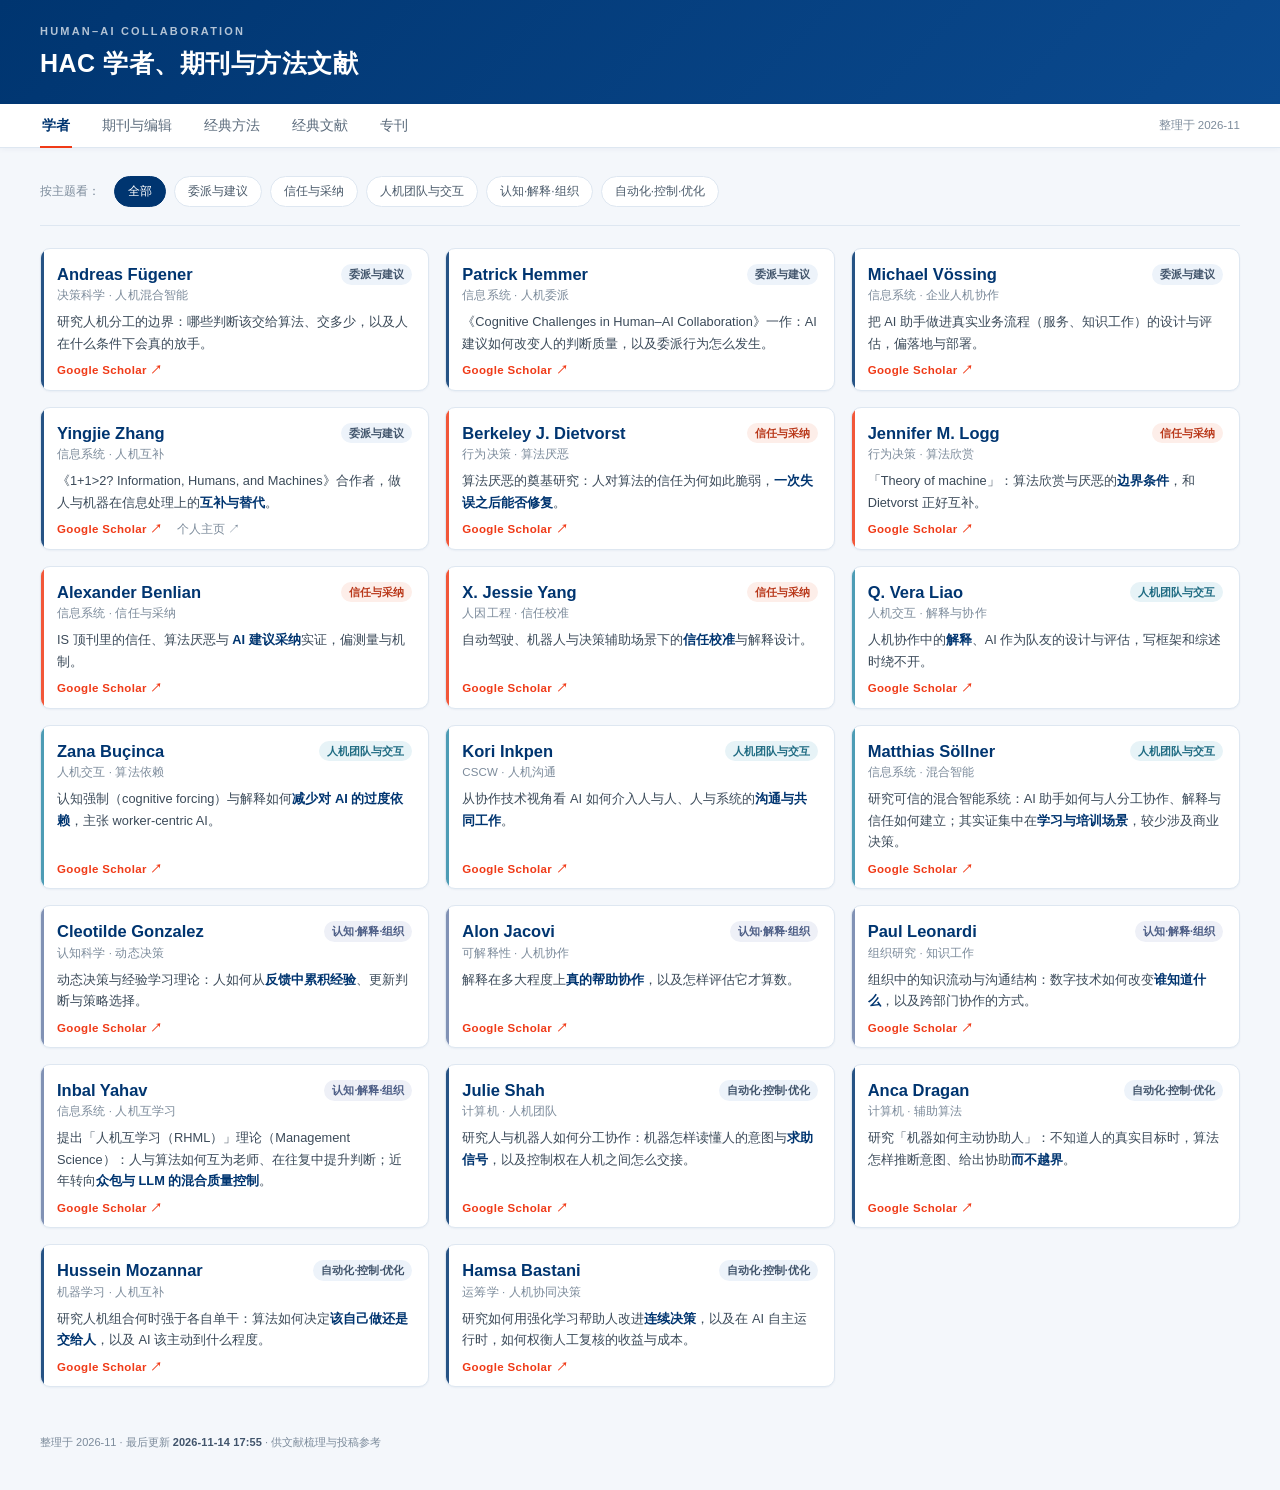
==== commit 8af3cfb7: "修改期刊与编辑部分，经典方法课程名字简化" ====
--- a/index.html
+++ b/index.html
@@ -264,15 +264,15 @@
     </div>
 
     <div class="jcard" data-tier="ABS4">
-      <div class="jtop"><span class="jname">Risk Analysis</span><span class="tier">ABS4</span></div>
-      <div class="jfull">Society for Risk Analysis</div>
+      <div class="jtop"><span class="jname">RA</span><span class="tier">ABS4</span></div>
+      <div class="jfull">Risk Analysis · Society for Risk Analysis</div>
       <div class="jdesc">风险分析、风险沟通与决策；算法风险与信任的交叉口。</div>
       <div class="jlinks"><a href="https://onlinelibrary.wiley.com/journal/15396924" target="_blank">官网 &#8599;</a></div>
     </div>
 
     <div class="jcard" data-tier="ABS3">
-      <div class="jtop"><span class="jname">Decision Sciences</span><span class="tier">ABS3</span></div>
-      <div class="jfull">Decision Sciences Institute</div>
+      <div class="jtop"><span class="jname">DS</span><span class="tier">ABS3</span></div>
+      <div class="jfull">Decision Sciences · Decision Sciences Institute</div>
       <div class="jdesc">决策科学、运营与 IS 的交叉，偏方法与模型；近年征 agentic AI 与人机协作专刊。</div>
       <div class="jlinks"><a href="https://onlinelibrary.wiley.com/journal/15405915" target="_blank">官网 &#8599;</a></div>
     </div>
@@ -286,204 +286,58 @@
 
   </div>
 
-  <h2 class="sec">各刊人机协同方向编辑名录</h2>
-  <div class="tblwrap">
-    <table>
-      <thead>
-        <tr><th style="width:10%">期刊</th><th style="width:26%">编辑</th><th style="width:20%">角色</th><th style="width:34%">方向</th><th>Scholar</th></tr>
-      </thead>
-      <tbody>
-        <tr>
-          <td rowspan="2" title="MIS Quarterly">MISQ</td>
-          <td><b>Maytal Saar-Tsechansky</b><span class="aff">UT Austin</span></td>
-          <td>Senior Editor</td>
-          <td>machine learning; AI advice; <b>human-AI teams</b></td>
-          <td><a class="sch" href="https://scholar.google.com/citations?user=SUAbOcgAAAAJ&hl=zh-CN" target="_blank">Scholar &#8599;</a></td>
-        </tr>
-        <tr>
-          <td><b>Yingjie Zhang</b><span class="aff">Peking University</span></td>
-          <td>Associate Editor</td>
-          <td><b>human-AI interaction</b>; economic impacts of new technologies</td>
-          <td><a class="sch" href="https://scholar.google.com/citations?user=EtXFFnQAAAAJ&hl=zh-CN" target="_blank">Scholar &#8599;</a></td>
-        </tr>
-
-        <tr>
-          <td rowspan="4" title="Information Systems Research">ISR</td>
-          <td><b>Ting Li</b><span class="aff">Erasmus University</span></td>
-          <td>Associate Editor</td>
-          <td><b>human-AI collaboration</b>; AI and human judgement; platform economics</td>
-          <td><a class="sch" href="https://scholar.google.com/citations?user=ArG3_4wAAAAJ&hl=zh-CN" target="_blank">Scholar &#8599;</a></td>
-        </tr>
-        <tr>
-          <td><b>Kevin Bauer</b><span class="aff">Goethe University Frankfurt</span></td>
-          <td>Editorial Review Board</td>
-          <td><b>explainable AI and metacognition</b>; GenAI disclosure and creative collaboration</td>
-          <td><a class="sch" href="https://scholar.google.com/citations?user=Em0htmUAAAAJ&hl=zh-CN" target="_blank">Scholar &#8599;</a></td>
-        </tr>
-        <tr>
-          <td><b>Marta Stelmaszak</b><span class="aff">University of Massachusetts Amherst</span></td>
-          <td>Editorial Review Board</td>
-          <td><b>algorithmic delegation</b>; algorithmic management; qualitative methods</td>
-          <td><a class="sch" href="https://scholar.google.com/citations?user=At0X3c0AAAAJ&hl=zh-CN" target="_blank">Scholar &#8599;</a></td>
-        </tr>
-        <tr>
-          <td><b>Ekaterina Jussupow</b><span class="aff">Technical University of Darmstadt</span></td>
-          <td>Editorial Review Board</td>
-          <td><b>AI teammates</b>; explainable AI; GenAI and human decision quality</td>
-          <td><a class="sch" href="https://scholar.google.com/citations?user=R-mYLLIAAAAJ&hl=zh-CN" target="_blank">Scholar &#8599;</a></td>
-        </tr>
-
-
-        <tr>
-          <td rowspan="3" title="Management Science">MS</td>
-          <td><b>Param Vir Singh</b><span class="aff">Carnegie Mellon University</span></td>
-          <td>Associate Editor &middot; IS</td>
-          <td><b>human-AI learning</b>; algorithmic decision-making; generative AI and IS research</td>
-          <td><a class="sch" href="https://scholar.google.com/citations?user=Qk3bTAYAAAAJ&hl=zh-CN" target="_blank">Scholar &#8599;</a></td>
-        </tr>
-        <tr>
-          <td><b>Paramveer Dhillon</b><span class="aff">University of Michigan</span></td>
-          <td>Associate Editor &middot; IS</td>
-          <td><b>human-AI collaboration design</b>; scaffolding levels in LM co-writing; causal inference for human-LM collaboration</td>
-          <td><a class="sch" href="https://scholar.google.com/citations?user=vu5Mw_0AAAAJ&hl=zh-CN" target="_blank">Scholar &#8599;</a></td>
-        </tr>
-        <tr>
-          <td><b>Jason Chan</b><span class="aff">University of Minnesota</span></td>
-          <td>Associate Editor &middot; IS</td>
-          <td><b>collaboration modality</b> in LLM-assisted creative work; user expertise; economics of IS</td>
-          <td><a class="sch" href="https://scholar.google.com/citations?user=ekjRyXUAAAAJ&hl=zh-CN" target="_blank">Scholar &#8599;</a></td>
-        </tr>
-
-        <tr>
-          <td rowspan="2" title="Academy of Management Review">AMR</td>
-          <td><b>Sebastian Raisch</b><span class="aff">University of Geneva</span></td>
-          <td>Editorial Review Board</td>
-          <td><b>hybrid human-AI problem-solving</b>; automation&ndash;augmentation paradox</td>
-          <td><a class="sch" href="https://scholar.google.com/scholar?q=%22Sebastian+Raisch%22&hl=zh-CN" target="_blank">Scholar &#8599;</a></td>
-        </tr>
-        <tr>
-          <td><b>Gudela Grote</b><span class="aff">ETH Z&uuml;rich</span></td>
-          <td>Editorial Review Board</td>
-          <td><b>human&ndash;AI teamwork</b>; work design; organizational psychology</td>
-          <td><a class="sch" href="https://scholar.google.com/citations?user=3Xg0rEwAAAAJ&hl=zh-CN" target="_blank">Scholar &#8599;</a></td>
-        </tr>
-
-        <tr>
-          <td rowspan="4" title="Journal of Management Information Systems">JMIS</td>
-          <td><b>Oliver Hinz</b><span class="aff">Goethe University Frankfurt</span></td>
-          <td>Board of Editors</td>
-          <td><b>human-AI collaboration</b>; explainable AI and metacognition; generative AI disclosure</td>
-          <td><a class="sch" href="https://scholar.google.com/citations?user=5HYKgr4AAAAJ&hl=zh-CN" target="_blank">Scholar &#8599;</a></td>
-        </tr>
-        <tr>
-          <td><b>Yuqing Ren</b><span class="aff">University of Minnesota</span></td>
-          <td>Board of Editors</td>
-          <td><b>human-AI collaboration modes</b>; AI-augmented team decisions; collective intelligence</td>
-          <td><a class="sch" href="https://scholar.google.com/citations?user=pO-wy6QAAAAJ&hl=zh-CN" target="_blank">Scholar &#8599;</a></td>
-        </tr>
-        <tr>
-          <td><b>Jan Marco Leimeister</b><span class="aff">University of St. Gallen</span></td>
-          <td>Editor</td>
-          <td><b>hybrid intelligence</b>; agentic AI; human&ndash;AI interaction design; GenAI-enabled delegation</td>
-          <td><a class="sch" href="https://scholar.google.com/citations?user=1mnRxdEAAAAJ&hl=zh-CN" target="_blank">Scholar &#8599;</a></td>
-        </tr>
-        <tr>
-          <td><b>Monideepa Tarafdar</b><span class="aff">University of Massachusetts Amherst</span></td>
-          <td>Board of Editors</td>
-          <td><b>AI-mediated supervision</b>; human&ndash;LLM reflection and disagreement; AI and work design</td>
-          <td><a class="sch" href="https://scholar.google.com/citations?user=-oOh2z4AAAAJ&hl=zh-CN" target="_blank">Scholar &#8599;</a></td>
-        </tr>
-
-        <tr>
-          <td>JMS</td>
-          <td><b>James Faulconbridge</b><span class="aff">Lancaster University</span></td>
-          <td>Editorial Review Board</td>
-          <td>AI and professional work; <b>automation&ndash;augmentation</b>; boundary work</td>
-          <td><a class="sch" href="https://scholar.google.com/citations?user=mpowQZoAAAAJ&hl=zh-CN" target="_blank">Scholar &#8599;</a></td>
-        </tr>
-
-        <tr>
-          <td rowspan="3" title="European Journal of Information Systems">EJIS</td>
-          <td><b>Sirkka Jarvenpaa</b><span class="aff">UT Austin</span></td>
-          <td>Senior Editor (2024 archive)</td>
-          <td><b>human&ndash;generative AI collaboration</b>; algorithmic decision making; trust in AI</td>
-          <td><a class="sch" href="https://scholar.google.com/citations?user=0tjBRy8AAAAJ&hl=zh-CN" target="_blank">Scholar &#8599;</a></td>
-        </tr>
-        <tr>
-          <td><b>Alexander Benlian</b><span class="aff">TU Darmstadt</span></td>
-          <td>Senior Editor (2024 archive)</td>
-          <td><b>human-AI collaboration</b>; algorithmic management; generative AI at work</td>
-          <td><a class="sch" href="https://scholar.google.com/citations?user=_X39PbsAAAAJ&hl=zh-CN" target="_blank">Scholar &#8599;</a></td>
-        </tr>
-        <tr>
-          <td><b>Matthias S&ouml;llner</b><span class="aff">University of Kassel</span></td>
-          <td>Senior Editor (2025&ndash;)</td>
-          <td><b>trust in AI</b>; hybrid intelligence; human&ndash;AI collaboration</td>
-          <td><a class="sch" href="https://scholar.google.com/citations?user=9gD2bNwAAAAJ&hl=zh-CN" target="_blank">Scholar &#8599;</a></td>
-        </tr>
-
-        <tr>
-          <td rowspan="3" title="Decision Sciences">DS</td>
-          <td><b>Yan Leng</b><span class="aff">University of Texas at Austin</span></td>
-          <td>Associate Editor &middot; Agentic AI dept</td>
-          <td><b>LLM agents and simulation</b>; human-AI collaborative analysis; interpretable ML</td>
-          <td><a class="sch" href="https://scholar.google.com/citations?user=WfU3qjQAAAAJ&hl=zh-CN" target="_blank">Scholar &#8599;</a></td>
-        </tr>
-        <tr>
-          <td><b>Wen Wang</b><span class="aff">University of Maryland, College Park</span></td>
-          <td>Associate Editor &middot; Agentic AI dept</td>
-          <td><b>human-AI co-creation</b>; generative AI in business; interpretable deep learning</td>
-          <td><a class="sch" href="https://scholar.google.com/citations?user=IZF0Z-oAAAAJ&hl=zh-CN" target="_blank">Scholar &#8599;</a></td>
-        </tr>
-        <tr>
-          <td><b>Ming Liu</b><span class="aff">The Chinese University of Hong Kong, Shenzhen</span></td>
-          <td>Associate Editor &middot; Agentic AI dept</td>
-          <td><b>agentic AI adoption</b>; human-agent interaction; platform economy</td>
-          <td><a class="sch" href="https://scholar.google.com/citations?user=LHxYD2wAAAAJ&hl=zh-CN" target="_blank">Scholar &#8599;</a></td>
-        </tr>
-        <tr>
-          <td rowspan="3" title="Decision Support Systems">DSS</td>
-          <td><b>One-Ki Daniel Lee</b><span class="aff">Virginia Commonwealth University</span></td>
-          <td>Associate Editor</td>
-          <td><b>human&ndash;AI interaction</b>; XAI; AI affordances; delegation in human&ndash;agentic AI</td>
-          <td><a class="sch" href="https://scholar.google.com/citations?user=_XdBpsQAAAAJ&hl=zh-CN" target="_blank">Scholar &#8599;</a></td>
-        </tr>
-        <tr>
-          <td><b>Inbal Yahav</b><span class="aff">Tel Aviv University</span></td>
-          <td>Associate Editor (2022&ndash;)</td>
-          <td><b>human&ndash;machine reciprocal learning</b>; human&ndash;AI collaboration theory; crowd and LLM quality control</td>
-          <td><a class="sch" href="https://scholar.google.com/citations?user=avjLJ58AAAAJ&hl=zh-CN" target="_blank">Scholar &#8599;</a></td>
-        </tr>
-        <tr>
-          <td><b>Cathy Liu Yang</b><span class="aff">HEC Paris</span></td>
-          <td>Editorial Board</td>
-          <td><b>algorithm appreciation</b>; algorithmic versus human advice; human-AI collaboration in investment decisions</td>
-          <td><a class="sch" href="https://scholar.google.com/citations?user=6q8wC0EAAAAJ&hl=zh-CN" target="_blank">Scholar &#8599;</a></td>
-        </tr>
-        <tr>
-          <td rowspan="3" title="Risk Analysis">RA</td>
-          <td><b>Emanuele Borgonovo</b><span class="aff">Bocconi University</span></td>
-          <td>Area Editor &middot; Decision &amp; Management Science</td>
-          <td><b>AI for risk analysis and risks of AI</b>; explainable AI; decision analysis</td>
-          <td><a class="sch" href="https://scholar.google.com/citations?user=S210UlUAAAAJ&hl=zh-CN" target="_blank">Scholar &#8599;</a></td>
-        </tr>
-        <tr>
-          <td><b>Joseph &Aacute;rvai</b><span class="aff">University of Southern California</span></td>
-          <td>Area Editor &middot; Risk Perception</td>
-          <td><b>AI advice acceptance</b> in consequential decisions; risk perception; judgment and decision making</td>
-          <td><a class="sch" href="https://scholar.google.com/citations?user=oNPz5m0AAAAJ&hl=zh-CN" target="_blank">Scholar &#8599;</a></td>
-        </tr>
-        <tr>
-          <td><b>Zachary A. Collier</b><span class="aff">Radford University</span></td>
-          <td>Editorial Board</td>
-          <td><b>LLM-based risk assessment</b>; decision-first modeling; trust in decision models</td>
-          <td><a class="sch" href="https://scholar.google.com/citations?user=SzYGUH0AAAAJ&hl=zh-CN" target="_blank">Scholar &#8599;</a></td>
-        </tr>
-
-      </tbody>
-    </table>
-  </div>
-
+
+  <style>
+    #page-journals .check-note{background:#fff;border:1px solid var(--line);border-left:4px solid var(--navy);border-radius:8px;padding:16px 18px;margin:22px 0 16px;font-size:13px;line-height:1.85}
+    #page-journals .check-note p{margin:0 0 8px} #page-journals .check-note p:last-child{margin-bottom:0}
+    #page-journals .check-note strong{color:var(--navy)}
+    #page-journals .audit-table-wrap{overflow-x:auto;border:1px solid var(--line);border-radius:10px;background:#fff}
+    #page-journals .audit-table{min-width:1080px;table-layout:fixed;line-height:1.65}
+    #page-journals .audit-table th{position:static}
+    #page-journals .audit-table td{overflow-wrap:anywhere}
+    #page-journals .audit-table td:first-child{white-space:normal}
+    #page-journals .audit-table .fit{color:#C0392B;white-space:nowrap;font-size:15px;letter-spacing:1px}
+    #page-journals .audit-table .fit-empty{color:#C3CCD7}
+    #page-journals .audit-table .detail{display:block;font-size:11.5px;color:#65788C;margin-top:5px;font-weight:400}
+    #page-journals .audit-table .review-status{display:block;font-size:11px;color:#65788C;margin-top:5px}
+    #page-journals .audit-table .uncertain .review-status{color:#9A5A14}
+    #page-journals .audit-table .added{font:600 10px Arial;color:#246E66;background:#E7F3EF;padding:2px 5px;border-radius:3px;display:inline-block;margin-top:5px}
+    #page-journals .audit-table a,#page-journals .route-table a,#page-journals .check-note a{color:#B83B22;text-decoration:none}
+    #page-journals .audit-table a:hover,#page-journals .route-table a:hover,#page-journals .check-note a:hover{text-decoration:underline}
+    #page-journals .audit-table .evidence a{display:block;font-size:11px;margin-bottom:6px}
+    #page-journals .route-table{min-width:760px;font-size:12px;line-height:1.75}
+    #page-journals .route-table td:first-child{width:8%}
+    #page-journals .table-caption{font-size:12px;line-height:1.8;color:#607387;margin:8px 0 14px}
+  </style>
+  
+  <h2 class="sec">投稿时能否推荐处理编辑？</h2>
+  <div class="audit-table-wrap"><table class="route-table">
+    <thead><tr><th>期刊</th><th style="width:24%">已核实的规则／证据边界</th><th style="width:43%">你应该如何理解与使用</th><th>依据</th></tr></thead><tbody>
+<tr><td>MISQ</td><td>有编辑提名的既有制度；现行具体表单未完成核实</td><td>可按 SE 与 AE 分别准备候选。历史规则由 EIC 考虑提名与工作量分配 SE，AE 由 SE 决定；不将历史人数要求写成 2026 已确认规则。Maytal 与 Yingjie 是不同层级的候选组合。</td><td><a href="https://apps.lib.whu.edu.cn/ensci/show_tg.asp?id=16446" target="_blank" rel="noopener noreferrer">历史投稿指南转载 ↗</a><br><a href="https://misq.umn.edu/skin/frontend/default/misq/pdf/ReviewerRole.pdf" target="_blank" rel="noopener noreferrer">官方角色说明 ↗</a><br><a href="https://misq.umn.edu/pages/Editorial_Board" target="_blank" rel="noopener noreferrer">现行编委入口 ↗</a></td></tr><tr><td>ISR</td><td>明确要求推荐：2 名 SE、2 名 AE、5 名审稿人（其中至少 2 名 ERB）</td><td>推荐不是指定。常规投稿可从下列两位 SE 和两位 AE 起草候选组合，再依据具体方法及利益冲突调整；AE 由 SE 分配。不要只保留一名身份未核实的 Ting Li。</td><td><a href="https://pubsonline.informs.org/page/isre/submission-guidelines" target="_blank" rel="noopener noreferrer">现行投稿指南 ↗</a><br><a href="https://pubsonline.informs.org/page/isre/editorial-board" target="_blank" rel="noopener noreferrer">现行名单 ↗</a></td></tr><tr><td>MS</td><td>明确让作者选择希望接稿的 Department Editor（DE）</td><td>优先 DE 通常会获分配，但会受工作量与专长影响。IS 现任 DE 包括 Hemant Bhargava、Anindya Ghose、D. J. Wu；对本主题 D. J. Wu 有实际处理先例。原表三个 AE 不能替代 DE 选择；是否有额外 AE 推荐栏，未作确认。</td><td><a href="https://pubsonline.informs.org/page/mnsc/submission-guidelines" target="_blank" rel="noopener noreferrer">现行规则 ↗</a><br><a href="https://pubsonline.informs.org/page/mnsc/editorial-board" target="_blank" rel="noopener noreferrer">部门名单 ↗</a><br><a href="https://pubsonline.informs.org/doi/abs/10.1287/mnsc.2023.03014" target="_blank" rel="noopener noreferrer">相关处理先例 ↗</a></td></tr><tr><td>JMIS</td><td>官网要求提交给 EIC Vladimir Zwass；明确允许推荐审稿人</td><td>未发现官网明确给予选择处理编辑的制度。不要把“推荐审稿人”理解为“指定编辑”。可在 cover letter 简短说明主题／方法契合，但编辑分配仍由期刊安排。四位都统一标为官网的 Board of Editors。</td><td><a href="https://www.jmis-web.org/info-for-contributors" target="_blank" rel="noopener noreferrer">投稿指南 ↗</a><br><a href="https://jmis-web.org/board-of-editors" target="_blank" rel="noopener noreferrer">编委页 ↗</a><br><a href="https://jmis-web.org/profile" target="_blank" rel="noopener noreferrer">评审角色说明 ↗</a></td></tr><tr><td>EJIS</td><td>SE／AE 体系存在；当前公开资料未核实作者选编辑的具体规则</td><td>Söllner 与 Benlian 都有现任 SE 证据；Jarvenpaa 现任常规身份未完成核实。如实际表单提供编辑推荐栏再填写；不能将未知写成“不允许”。</td><td><a href="https://www.tandfonline.com/action/journalInformation?journalCode=tjis20&amp;show=editorialBoard" target="_blank" rel="noopener noreferrer">编委页 ↗</a><br><a href="https://www.tandfonline.com/action/authorSubmission?show=instructions&amp;journalCode=tjis20" target="_blank" rel="noopener noreferrer">作者指南入口 ↗</a></td></tr><tr><td>RA</td><td>Area Editor 按领域负责稿件；公开作者指南未明确编辑推荐选项</td><td>风险方法／决策效用优先考虑 Borgonovo；风险感知／AI 建议采纳优先考虑 Árvai。灾害建模还可能进入 Natural Hazards 或 Mathematical Modeling and Machine Learning 领域，不能断言只在这两人之间分配。</td><td><a href="https://onlinelibrary.wiley.com/page/journal/15396924/homepage/editorialboard.html" target="_blank" rel="noopener noreferrer">明确领域分工 ↗</a><br><a href="https://onlinelibrary.wiley.com/page/journal/15396924/homepage/forauthors.html" target="_blank" rel="noopener noreferrer">现行作者指南 ↗</a></td></tr><tr><td>DSS</td><td>有 SE／AE 分层；本次未核实当前系统是否开放编辑推荐</td><td>Lee 有校方当前任职说明，Yahav 有较早期刊作者简介。可准备匹配理由，但正式填写前核对当前名单／下拉框；目前不能承诺稿件会交给其中一人。</td><td><a href="https://www.sciencedirect.com/journal/decision-support-systems/about/editorial-board" target="_blank" rel="noopener noreferrer">编委入口 ↗</a><br><a href="https://www.sciencedirect.com/journal/decision-support-systems/publish/guide-for-authors" target="_blank" rel="noopener noreferrer">投稿指南入口 ↗</a><br><a href="https://directory.business.vcu.edu/profile.php?urn=leeo" target="_blank" rel="noopener noreferrer">Lee 任职依据 ↗</a><br><a href="https://pubsonline.informs.org/doi/10.1287/isre.abtheau.v35.n1" target="_blank" rel="noopener noreferrer">Yahav 既有任职依据 ↗</a></td></tr><tr><td>DS</td><td>作者指南明确允许推荐 DE、AE 和审稿人</td><td>Agentic AI 部门 DE 为 Tianshu Sun；可推荐相关 AE，但仍由期刊决定。先确认稿件是否涉及自主行动／人机智能体协作；传统分类模型的风险预测不自动属于该部门。专刊另走对应通道。</td><td><a href="https://onlinelibrary.wiley.com/page/journal/15405915/homepage/forauthors.html" target="_blank" rel="noopener noreferrer">现行作者指南 ↗</a><br><a href="https://decisionsciencejournal.github.io/editorial_board/" target="_blank" rel="noopener noreferrer">部门范围 ↗</a><br><a href="https://decisionsciencejournal.github.io/editorial_board/DSJ_AE_Agentic_AI_and_Human_Agent_Collaboration_in_Business.html" target="_blank" rel="noopener noreferrer">AE 名单 ↗</a></td></tr></tbody></table></div>
+  <h2 class="sec">逐人优先级与适用条件</h2>
+<div class="audit-table-wrap"><table class="audit-table"><tr><th style="width:6%">期刊</th><th style="width:16%">人选</th><th style="width:19%">角色与核验状态</th><th style="width:10%">主题匹配</th><th style="width:36%">什么稿件下更应优先？</th><th style="width:13%">可复核来源</th></tr>
+<tr><td rowspan="2">MISQ</td><td><b>Maytal Saar-Tsechansky</b><span class="aff">UT Austin</span></td><td>Senior Editor（SE）<span class="review-status">2026 期刊官方发布支持；编委页全文受限</span></td><td><span class="fit" aria-label="5 星，满分 5 星">★★★★★<span class="fit-empty"></span></span></td><td><b>实例级委派、互补策略、学习与决策收益</b><span class="detail">算法／设计科学与人类决策结合时优先。与 Yingjie 属不同层级，可作为 SE 与 AE 的配对候选。</span></td><td class="evidence"><a href="https://www.linkedin.com/posts/mis-quarterly_misq-misquarterly-50years-activity-7500616088259280897-bXYs" target="_blank" rel="noopener noreferrer">任职依据 ↗</a><a href="https://ijcai.org/proceedings/2021/237" target="_blank" rel="noopener noreferrer">互补与路由论文 ↗</a><a href="https://scholar.google.com/citations?user=SUAbOcgAAAAJ&amp;hl=zh-CN" target="_blank" rel="noopener noreferrer">Google Scholar ↗</a></td></tr>
+<tr><td><b>Yingjie Zhang</b><span class="aff">Peking University</span></td><td>Associate Editor（AE）<span class="review-status">个人主页 2026-08 更新：2025-01 起任职</span></td><td><span class="fit" aria-label="5 星，满分 5 星">★★★★★<span class="fit-empty"></span></span></td><td><b>人机互补、意见分歧、判断与现场实验</b><span class="detail">互补为何发生、意见冲突如何影响判断，直接对口。偏实证／实验，不应仅因同属 HAC 就默认最适合纯算法证明稿。</span></td><td class="evidence"><a href="https://sites.google.com/view/yingjiezhang/" target="_blank" rel="noopener noreferrer">任职与论文 ↗</a><a href="https://scholar.google.com/citations?user=EtXFFnQAAAAJ&amp;hl=zh-CN" target="_blank" rel="noopener noreferrer">Google Scholar ↗</a></td></tr>
+<tr><td rowspan="4">ISR</td><td><b>Atreyi Kankanhalli</b><span class="aff">National University of Singapore</span></td><td>Senior Editor（SE）<span class="review-status">现行期刊编委页确认</span></td><td><span class="fit" aria-label="5 星，满分 5 星">★★★★★<span class="fit-empty"></span></span></td><td><b>人机协作、行为机制、实验与混合方法</b><span class="detail">行为／组织机制及人机协作实证的优先 SE 候选；纯算法创新需另看方法匹配。</span></td><td class="evidence"><a href="https://pubsonline.informs.org/page/isre/editorial-board" target="_blank" rel="noopener noreferrer">任职与专长 ↗</a></td></tr>
+<tr><td><b>Param Vir Singh</b><span class="aff">Carnegie Mellon University</span></td><td>Senior Editor（SE；官网写 Param Singh）<span class="review-status">现行期刊编委页确认</span></td><td><span class="fit" aria-label="5 星，满分 5 星">★★★★★<span class="fit-empty"></span></span></td><td><b>反复人机互动、学习、透明性与算法经济学</b><span class="detail">反复决策、相对优势变化、AI 设计如何影响人类学习，优先考虑；相关学习研究包含工作论文，不能据此推断分稿频率。</span></td><td class="evidence"><a href="https://pubsonline.informs.org/page/isre/editorial-board" target="_blank" rel="noopener noreferrer">任职 ↗</a><a href="https://www.contrib.andrew.cmu.edu/~psidhu/" target="_blank" rel="noopener noreferrer">研究主页 ↗</a><a href="https://scholar.google.com/citations?user=Qk3bTAYAAAAJ&amp;hl=zh-CN" target="_blank" rel="noopener noreferrer">Google Scholar ↗</a></td></tr>
+<tr><td><b>Jingjing Li</b><span class="aff">University of Virginia</span></td><td>Associate Editor（AE）<span class="review-status">现行期刊编委页确认</span></td><td><span class="fit" aria-label="5 星，满分 5 星">★★★★★<span class="fit-empty"></span></span></td><td><b>AI 系统设计、人机协作、实验与机器学习</b><span class="detail">计算方法与实验并用、设计系统并检验协同收益时优先。</span></td><td class="evidence"><a href="https://pubsonline.informs.org/page/isre/editorial-board" target="_blank" rel="noopener noreferrer">任职与专长 ↗</a></td></tr>
+<tr><td><b>Idris Adjerid</b><span class="aff">Virginia Tech</span></td><td>Associate Editor（AE）<span class="review-status">现行期刊编委页确认；有相近稿件处理记录</span></td><td><span class="fit" aria-label="4 星，满分 5 星">★★★★<span class="fit-empty">☆</span></span></td><td><b>XAI、元认知与委派的实验识别</b><span class="detail">若稿件接近“解释—元认知—委派”实验，可上调至 5 星：他是 Knowing (Not) to Know 的 AE。处理过相近稿，不代表接收更容易。</span></td><td class="evidence"><a href="https://pubsonline.informs.org/page/isre/editorial-board" target="_blank" rel="noopener noreferrer">任职 ↗</a><a href="https://pubsonline.informs.org/doi/pdf/10.1287/isre.2024.1431" target="_blank" rel="noopener noreferrer">实际处理记录 ↗</a></td></tr>
+<tr><td rowspan="3">MS</td><td><b>D. J. Wu</b><span class="aff">Georgia Institute of Technology</span></td><td>Department Editor（DE）· Information Systems<span class="review-status">现行期刊编委页确认；有相关处理记录</span></td><td><span class="fit" aria-label="5 星，满分 5 星">★★★★★<span class="fit-empty"></span></span></td><td><b>人机连接、协作模式与人机互惠学习</b><span class="detail">原表最值得补充的直接投稿入口。IS 部门内优先考虑：两篇相关论文明确列其为接收编辑，其中一篇属于专刊。</span></td><td class="evidence"><a href="https://pubsonline.informs.org/page/mnsc/editorial-board" target="_blank" rel="noopener noreferrer">任职 ↗</a><a href="https://pubsonline.informs.org/doi/abs/10.1287/mnsc.2023.03014" target="_blank" rel="noopener noreferrer">协作模式处理记录 ↗</a><a href="https://pubsonline.informs.org/doi/abs/10.1287/mnsc.2022.03518" target="_blank" rel="noopener noreferrer">互惠学习处理记录 ↗</a></td></tr>
+<tr><td><b>Param Vir Singh</b><span class="aff">Carnegie Mellon University</span></td><td>Associate Editor（AE）· Information Systems<span class="review-status">现行期刊编委页确认</span></td><td><span class="fit" aria-label="5 星，满分 5 星">★★★★★<span class="fit-empty"></span></span></td><td><b>人机学习、透明性与算法决策</b><span class="detail">反复互动与学习机制优先于一般 LLM 共创人选；投稿先选 DE，不能把 AE 填进 DE 栏。</span></td><td class="evidence"><a href="https://pubsonline.informs.org/page/mnsc/editorial-board" target="_blank" rel="noopener noreferrer">任职 ↗</a><a href="https://www.contrib.andrew.cmu.edu/~psidhu/" target="_blank" rel="noopener noreferrer">研究主页 ↗</a><a href="https://scholar.google.com/citations?user=Qk3bTAYAAAAJ&amp;hl=zh-CN" target="_blank" rel="noopener noreferrer">Google Scholar ↗</a></td></tr>
+<tr><td><b>Paramveer Dhillon</b><span class="aff">University of Michigan</span></td><td>Associate Editor（AE）· Information Systems<span class="review-status">现行期刊编委页确认</span></td><td><span class="fit" aria-label="4 星，满分 5 星">★★★★<span class="fit-empty">☆</span></span></td><td><b>协作设计、不同 AI 介入程度、因果推断</b><span class="detail">研究 LLM 协作设计、干预强度与介入方式时可上调 5 星；静态风险分类委派的直接匹配度相对较低。</span></td><td class="evidence"><a href="https://pubsonline.informs.org/page/mnsc/editorial-board" target="_blank" rel="noopener noreferrer">任职 ↗</a><a href="https://pdhillon.com/" target="_blank" rel="noopener noreferrer">研究主页 ↗</a><a href="https://scholar.google.com/citations?user=vu5Mw_0AAAAJ&amp;hl=zh-CN" target="_blank" rel="noopener noreferrer">Google Scholar ↗</a></td></tr>
+<tr><td rowspan="4">JMIS</td><td><b>Oliver Hinz</b><span class="aff">Goethe University Frankfurt</span></td><td>Board of Editors（官网列名）<span class="review-status">现行期刊编委页确认</span></td><td><span class="fit" aria-label="5 星，满分 5 星">★★★★★<span class="fit-empty"></span></span></td><td><b>XAI、元认知、信任与人类委派</b><span class="detail">解释如何改变自我认识、建议采纳与委派质量时，四人中优先。相关论文和研究方向都直接匹配。</span></td><td class="evidence"><a href="https://jmis-web.org/board-of-editors" target="_blank" rel="noopener noreferrer">任职 ↗</a><a href="https://www.wiim.uni-frankfurt.de/team/oliver-hinz/" target="_blank" rel="noopener noreferrer">研究主页 ↗</a><a href="https://pubsonline.informs.org/doi/pdf/10.1287/isre.2024.1431" target="_blank" rel="noopener noreferrer">代表论文 ↗</a><a href="https://scholar.google.com/citations?user=5HYKgr4AAAAJ&amp;hl=zh-CN" target="_blank" rel="noopener noreferrer">Google Scholar ↗</a></td></tr>
+<tr><td><b>Jan Marco Leimeister</b><span class="aff">University of St. Gallen</span></td><td>Board of Editors（官网列名）<span class="review-status">现行期刊编委页确认；与其他三位统一口径</span></td><td><span class="fit" aria-label="5 星，满分 5 星">★★★★★<span class="fit-empty"></span></span></td><td><b>混合智能、协作系统设计、GenAI 委派</b><span class="detail">设计科学、委派机制与协作流程的构建和评价优先；不再将其单独写成高于其他编委的“Editor”。</span></td><td class="evidence"><a href="https://jmis-web.org/board-of-editors" target="_blank" rel="noopener noreferrer">任职 ↗</a><a href="https://www.uni-kassel.de/fb07/en/ibwl/wirtschaftsinformatik/team/forschungsgruppenleiter-und-wissenschaftliche-mitarbeiter/dr-rer-pol-mahei-li.html" target="_blank" rel="noopener noreferrer">委派系统研究 ↗</a><a href="https://scholar.google.com/citations?user=1mnRxdEAAAAJ&amp;hl=zh-CN" target="_blank" rel="noopener noreferrer">Google Scholar ↗</a></td></tr>
+<tr><td><b>Yuqing Ren</b><span class="aff">University of Minnesota</span></td><td>Board of Editors（官网列名）<span class="review-status">现行期刊编委页确认</span></td><td><span class="fit" aria-label="4 星，满分 5 星">★★★★<span class="fit-empty">☆</span></span></td><td><b>团队协作、专业角色、AI 建议与决策质量</b><span class="detail">团队／角色差异或医疗决策任务可上调 5 星。2026 医疗 AI 论文直接研究决策质量，不能仅视为宽泛团队研究。</span></td><td class="evidence"><a href="https://jmis-web.org/board-of-editors" target="_blank" rel="noopener noreferrer">任职 ↗</a><a href="https://www.chingren.com/" target="_blank" rel="noopener noreferrer">研究主页 ↗</a><a href="https://journals.sagepub.com/doi/10.1177/0272989X261484927" target="_blank" rel="noopener noreferrer">2026 论文 ↗</a><a href="https://scholar.google.com/citations?user=pO-wy6QAAAAJ&amp;hl=zh-CN" target="_blank" rel="noopener noreferrer">Google Scholar ↗</a></td></tr>
+<tr><td><b>Monideepa Tarafdar</b><span class="aff">University of Massachusetts Amherst</span></td><td>Board of Editors（官网列名）<span class="review-status">现行期刊编委页确认</span></td><td><span class="fit" aria-label="4 星，满分 5 星">★★★★<span class="fit-empty">☆</span></span></td><td><b>认知反思、人机分歧、LLM 交互与事实性</b><span class="detail">原 2/3 星理由偏弱。2026 JMIS 已发表反思与任务事实性实验；若主线是认知卸载、反思或对抗式交互，可上调 5 星。</span></td><td class="evidence"><a href="https://jmis-web.org/board-of-editors" target="_blank" rel="noopener noreferrer">任职 ↗</a><a href="https://www.jmis-web.org/articles/1762" target="_blank" rel="noopener noreferrer">2026 论文 ↗</a><a href="https://scholar.google.com/citations?user=-oOh2z4AAAAJ&amp;hl=zh-CN" target="_blank" rel="noopener noreferrer">Google Scholar ↗</a></td></tr>
+<tr><td rowspan="2">EJIS</td><td><b>Matthias Söllner</b><span class="aff">University of Kassel</span></td><td>Senior Editor（SE）<span class="review-status">2025 校方任命公告＋现行期刊名单支持</span></td><td><span class="fit" aria-label="5 星，满分 5 星">★★★★★<span class="fit-empty"></span></span></td><td><b>信任校准、混合智能、设计科学</b><span class="detail">研究人机信任、协作系统设计与定量评价时优先；原来的高优先级合理。</span></td><td class="evidence"><a href="https://www.uni-kassel.de/fb07/infothek/sitemap-news-detail/2025/01/14/prof-dr-matthias-soellner-als-associate-editor-in-das-editoral-board-des-european-journal-of-information-systems-ejis-berufen-2" target="_blank" rel="noopener noreferrer">SE 任命 ↗</a><a href="https://www.tandfonline.com/action/journalInformation?journalCode=tjis20&amp;show=editorialBoard" target="_blank" rel="noopener noreferrer">现行名单与专长 ↗</a><a href="https://scholar.google.com/citations?user=9gD2bNwAAAAJ&amp;hl=zh-CN" target="_blank" rel="noopener noreferrer">Google Scholar ↗</a></td></tr>
+<tr><td><b>Alexander Benlian</b><span class="aff">TU Darmstadt</span></td><td>Senior Editor（SE）<span class="review-status">现行期刊编委页及研究机构主页确认</span></td><td><span class="fit" aria-label="5 星，满分 5 星">★★★★★<span class="fit-empty"></span></span></td><td><b>人机协作、算法管理、AI 素养与行为机制</b><span class="detail">与 Söllner 并列核心候选；心理／组织机制与 AI 控制权问题更应优先考虑他。删除“2024 存档待核”的降级理由。</span></td><td class="evidence"><a href="https://www.tandfonline.com/action/journalInformation?journalCode=tjis20&amp;show=editorialBoard" target="_blank" rel="noopener noreferrer">任职 ↗</a><a href="https://www.hessian.ai/people/alexander-benlian/" target="_blank" rel="noopener noreferrer">现任身份与研究 ↗</a><a href="https://scholar.google.com/citations?user=_X39PbsAAAAJ&amp;hl=zh-CN" target="_blank" rel="noopener noreferrer">Google Scholar ↗</a></td></tr>
+<tr><td rowspan="2">RA</td><td><b>Emanuele Borgonovo</b><span class="aff">Bocconi University</span></td><td>Area Editor · Decision and Management Science<span class="review-status">现行期刊编委页确认</span></td><td><span class="fit" aria-label="4 星，满分 5 星">★★★★<span class="fit-empty">☆</span></span></td><td><b>风险决策方法、可解释建模与 AI 风险</b><span class="detail">若是洪涝风险评估、人机配置的效用或不确定性建模，可上调 5 星并优先；不能仅因主持 AI 专题而覆盖所有 HAC 行为稿。</span></td><td class="evidence"><a href="https://onlinelibrary.wiley.com/page/journal/15396924/homepage/editorialboard.html" target="_blank" rel="noopener noreferrer">领域分工 ↗</a><a href="https://onlinelibrary.wiley.com/doi/10.1111/risa.70195" target="_blank" rel="noopener noreferrer">2026 AI 风险专题 ↗</a><a href="https://scholar.google.com/citations?user=S210UlUAAAAJ&amp;hl=zh-CN" target="_blank" rel="noopener noreferrer">Google Scholar ↗</a></td></tr>
+<tr><td><b>Joseph Árvai</b><span class="aff">University of Southern California</span></td><td>Area Editor · Risk Perception<span class="review-status">现行期刊编委页确认</span></td><td><span class="fit" aria-label="4 星，满分 5 星">★★★★<span class="fit-empty">☆</span></span></td><td><b>风险感知、AI 建议采纳与判断行为</b><span class="detail">若是人在高风险情境下是否依赖 AI、如何调整判断，可上调 5 星并排在 Borgonovo 前；原来固定低一档不合理。</span></td><td class="evidence"><a href="https://onlinelibrary.wiley.com/page/journal/15396924/homepage/editorialboard.html" target="_blank" rel="noopener noreferrer">领域分工 ↗</a><a href="https://doi.org/10.1080/13669877.2021.1958047" target="_blank" rel="noopener noreferrer">AI 建议研究 ↗</a><a href="https://scholar.google.com/citations?user=oNPz5m0AAAAJ&amp;hl=zh-CN" target="_blank" rel="noopener noreferrer">Google Scholar ↗</a></td></tr>
+<tr><td rowspan="4">DS</td><td><b>Tianshu Sun</b><span class="aff">Cheung Kong Graduate School of Business</span></td><td>Department Editor（DE）· Agentic AI and Human-Agent Collaboration<span class="review-status">现行官方关联编委页确认</span></td><td><span class="fit" aria-label="5 星，满分 5 星">★★★★★<span class="fit-empty"></span></span></td><td><b>智能体决策、人机智能体协作与业务实验</b><span class="detail">该部门的直接分稿入口，应与 AE 一起考虑；若仅做传统预测模型与人类判断的组合，先核实是否真正符合 agentic 范围。</span></td><td class="evidence"><a href="https://decisionsciencejournal.github.io/editorial_board/" target="_blank" rel="noopener noreferrer">部门与任职 ↗</a><a href="https://papers.ssrn.com/sol3/papers.cfm?abstract_id=5632430" target="_blank" rel="noopener noreferrer">动态委派研究 ↗</a></td></tr>
+<tr><td><b>Yingjie Zhang</b><span class="aff">Peking University</span></td><td>Associate Editor（AE）· Agentic AI 部门<span class="review-status">现行部门名单＋个人主页确认</span></td><td><span class="fit" aria-label="5 星，满分 5 星">★★★★★<span class="fit-empty"></span></span></td><td><b>人机互补、意见分歧、实验与智能体协作</b><span class="detail">原表遗漏的核心 AE 候选。常规 AE 与专刊客座 SE 是两种身份，不可混用；选择哪个身份取决于投稿通道。</span></td><td class="evidence"><a href="https://decisionsciencejournal.github.io/editorial_board/DSJ_AE_Agentic_AI_and_Human_Agent_Collaboration_in_Business.html" target="_blank" rel="noopener noreferrer">常规 AE ↗</a><a href="https://sites.google.com/view/yingjiezhang/" target="_blank" rel="noopener noreferrer">研究与任职 ↗</a><a href="https://onlinelibrary.wiley.com/page/journal/15405915/homepage/call-for-papers/agentic-era-decisions" target="_blank" rel="noopener noreferrer">专刊身份 ↗</a><a href="https://scholar.google.com/citations?user=EtXFFnQAAAAJ&amp;hl=zh-CN" target="_blank" rel="noopener noreferrer">Google Scholar ↗</a></td></tr>
+<tr><td><b>Wen Wang</b><span class="aff">University of Maryland, College Park</span></td><td>Associate Editor（AE）· Agentic AI 部门<span class="review-status">现行部门编委页确认</span></td><td><span class="fit" aria-label="4 星，满分 5 星">★★★★<span class="fit-empty">☆</span></span></td><td><b>动态委派、控制需求与人机共创</b><span class="detail">若研究“谁决定委派、何时与多大程度交给 GenAI”，可上调 5 星，且应优先于仅泛做 LLM 分析的人选。依据含 2025 SSRN 工作论文，并非已发表定论。</span></td><td class="evidence"><a href="https://decisionsciencejournal.github.io/editorial_board/DSJ_AE_Agentic_AI_and_Human_Agent_Collaboration_in_Business.html" target="_blank" rel="noopener noreferrer">任职 ↗</a><a href="https://papers.ssrn.com/sol3/papers.cfm?abstract_id=5632430" target="_blank" rel="noopener noreferrer">动态委派工作论文 ↗</a><a href="https://scholar.google.com/citations?user=IZF0Z-oAAAAJ&amp;hl=zh-CN" target="_blank" rel="noopener noreferrer">Google Scholar ↗</a></td></tr>
+<tr><td><b>Ming Liu</b><span class="aff">CUHK-Shenzhen</span></td><td>Associate Editor（AE）· Agentic AI 部门<span class="review-status">现行部门编委页写 Liu Ming；机构信息匹配</span></td><td><span class="fit" aria-label="4 星，满分 5 星">★★★★<span class="fit-empty">☆</span></span></td><td><b>智能体采纳、人机验证与企业决策部署</b><span class="detail">制造／运营流程中的人机智能体决策或现场实验可优先；一般个体元认知与 XAI 实验不自动排在前列。</span></td><td class="evidence"><a href="https://decisionsciencejournal.github.io/editorial_board/DSJ_AE_Agentic_AI_and_Human_Agent_Collaboration_in_Business.html" target="_blank" rel="noopener noreferrer">任职与专长 ↗</a><a href="https://sme.cuhk.edu.cn/en/article/3250" target="_blank" rel="noopener noreferrer">制造决策智能体 ↗</a><a href="https://scholar.google.com/citations?user=LHxYD2wAAAAJ&amp;hl=zh-CN" target="_blank" rel="noopener noreferrer">Google Scholar ↗</a></td></tr></table></div>
+  
 </div>
 
 <!-- ============ 页面三：经典方法 ============ -->
@@ -509,7 +363,7 @@
   <div class="grid">
 
     <div class="mcard" data-kind="课程">
-      <div class="mtop"><div class="mname">《因果推理导论》课程（2020）</div><span class="mchip">课程</span></div>
+      <div class="mtop"><div class="mname">因果推断</div><span class="mchip">课程</span></div>
       <div class="mfield">因果推断 · Brady Neal</div>
       <div class="mdesc">从关联讲到干预，因果图与 do 演算讲得清楚，入门优先。</div>
       <div class="mlinks"><a class="sch" href="https://www.bilibili.com/video/BV1nZ4y1K78i/?spm_id_from=333.1387.favlist.content.click&amp;vd_source=dd8c34b43525ca3ec55f92cdd321e6c4" target="_blank">B 站视频 &#8599;</a></div>
@@ -537,7 +391,7 @@
     </div>
 
     <div class="mcard" data-kind="课程">
-      <div class="mtop"><div class="mname">深度强化学习（伯克利）</div><span class="mchip">课程</span></div>
+      <div class="mtop"><div class="mname">深度强化学习</div><span class="mchip">课程</span></div>
       <div class="mfield">深度强化学习 · 课程</div>
       <div class="mdesc">伯克利的深度强化学习课，接上一门看，从理论走向实现。</div>
       <div class="mlinks"><a class="sch" href="https://www.bilibili.com/video/BV1jpK86hE52/?spm_id_from=333.788.videopod.episodes&amp;vd_source=dd8c34b43525ca3ec55f92cdd321e6c4&amp;p=6" target="_blank">B 站视频 &#8599;</a></div>
@@ -821,7 +675,7 @@
 </div>
 
 <!-- 【每次更新后请改这一行的时间戳】 -->
-<footer>整理于 2026-11 &middot; 最后更新 <b id="stamp">2026-11-12 10:57</b> &middot; 供文献梳理与投稿参考</footer>
+<footer>整理于 2026-11 &middot; 最后更新 <b id="stamp">2026-11-14 17:55</b> &middot; 供文献梳理与投稿参考</footer>
 
 <script>
   var tabs = document.querySelectorAll('.tabs button');
--- a/style.css
+++ b/style.css
@@ -137,3 +137,22 @@
   .crumb{font-size:12.5px;margin:18px 0 -6px}
   .crumb a{color:var(--red);text-decoration:none;font-weight:700}
   .crumb a:hover{text-decoration:underline}
+
+/* ===== 期刊与编辑（2026-11-14 同步）：投稿规则表 + 逐人优先级表 ===== */
+#page-journals .audit-table td[rowspan] {vertical-align:middle}
+#page-journals .audit-table-wrap {overflow-x:auto;border:1px solid var(--line);border-radius:10px;background:#fff}
+#page-journals .audit-table {min-width:1080px;table-layout:fixed;line-height:1.65}
+#page-journals .audit-table th {position:static}
+#page-journals .audit-table td {overflow-wrap:anywhere}
+#page-journals .audit-table td:first-child {white-space:normal}
+#page-journals .audit-table .fit {color:#C0392B;white-space:nowrap;font-size:15px;letter-spacing:1px}
+#page-journals .audit-table .fit-empty {color:#C3CCD7}
+#page-journals .audit-table .detail {display:block;font-size:11.5px;color:#65788C;margin-top:5px;font-weight:400}
+#page-journals .audit-table .review-status {display:block;font-size:11px;color:#65788C;margin-top:5px}
+#page-journals .audit-table .uncertain .review-status {color:#9A5A14}
+#page-journals .audit-table .added {font:600 10px Arial;color:#246E66;background:#E7F3EF;padding:2px 5px;border-radius:3px;display:inline-block;margin-top:5px}
+#page-journals .audit-table a,#page-journals .route-table a,#page-journals .check-note a {color:#B83B22;text-decoration:none}
+#page-journals .audit-table a:hover,#page-journals .route-table a:hover,#page-journals .check-note a:hover {text-decoration:underline}
+#page-journals .audit-table .evidence a {display:block;font-size:11px;margin-bottom:6px}
+#page-journals .route-table {min-width:760px;font-size:12px;line-height:1.75}
+#page-journals .route-table td:first-child {width:8%}
